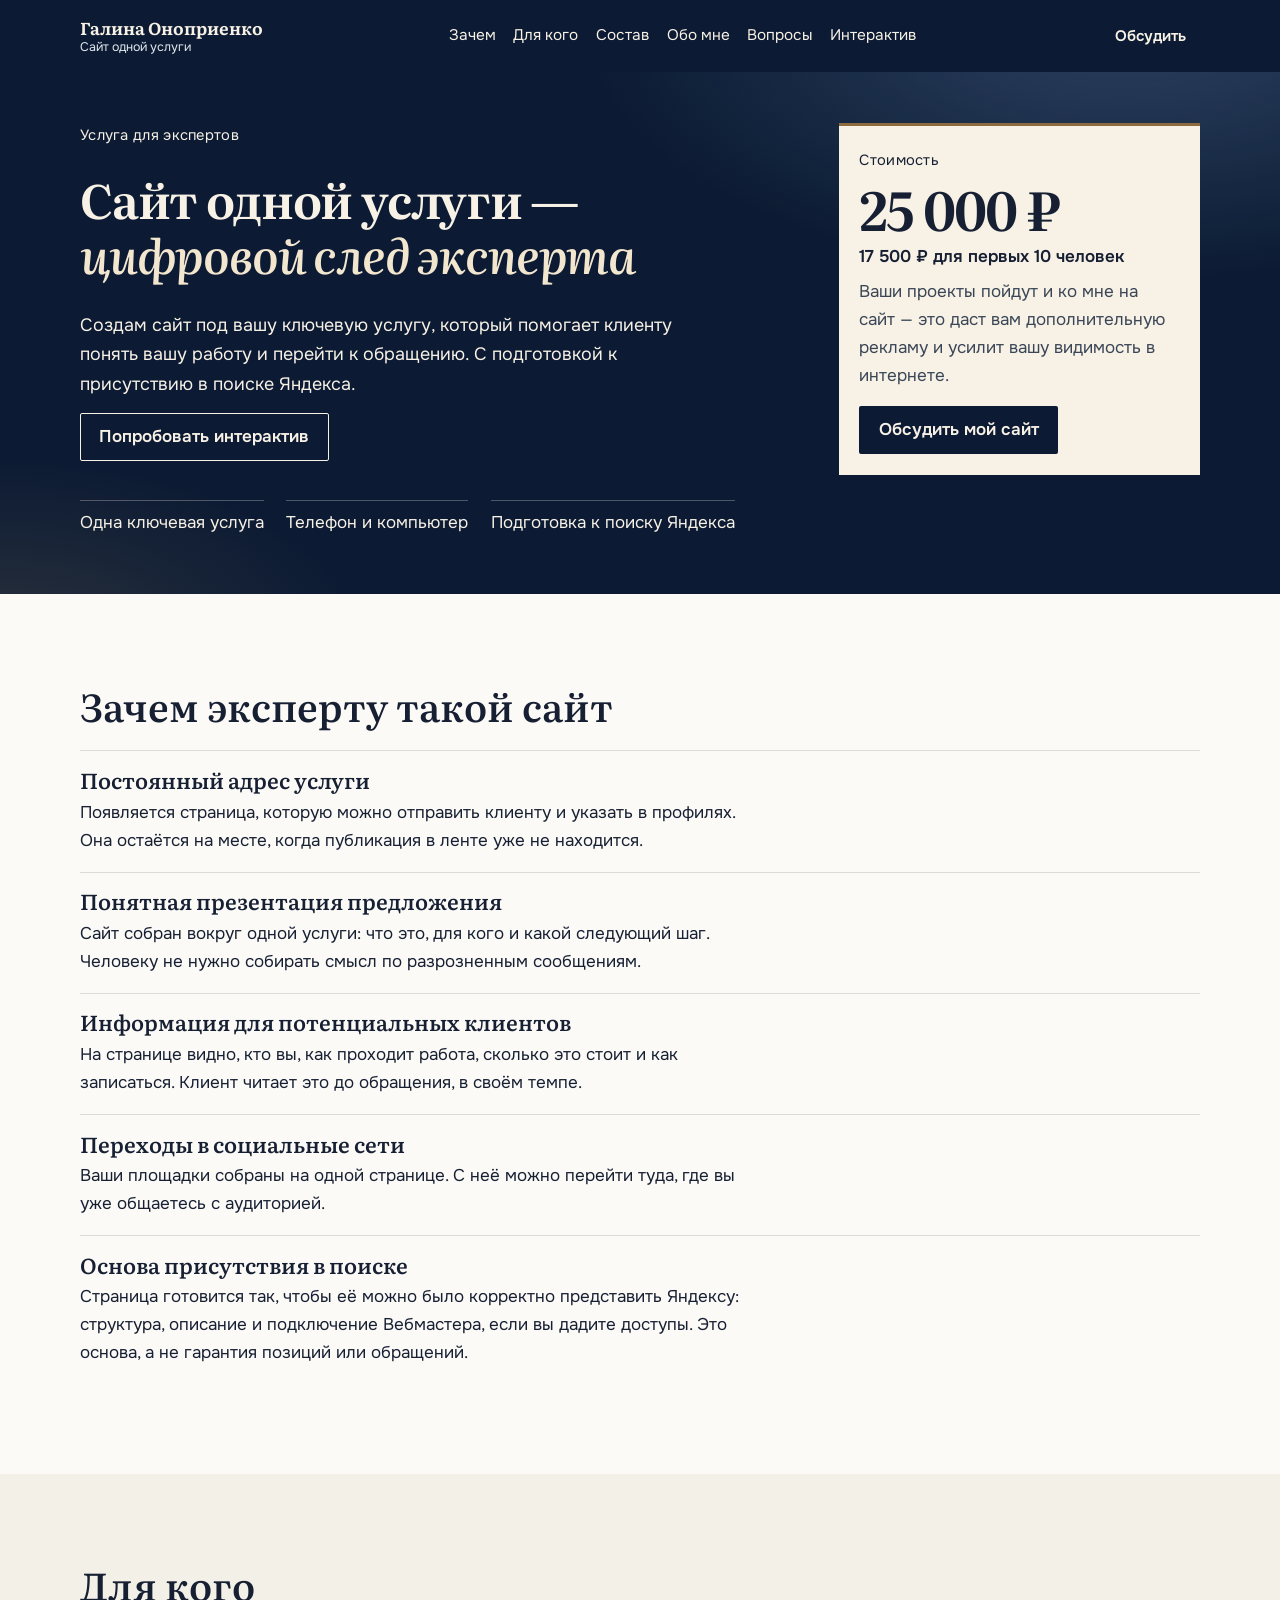
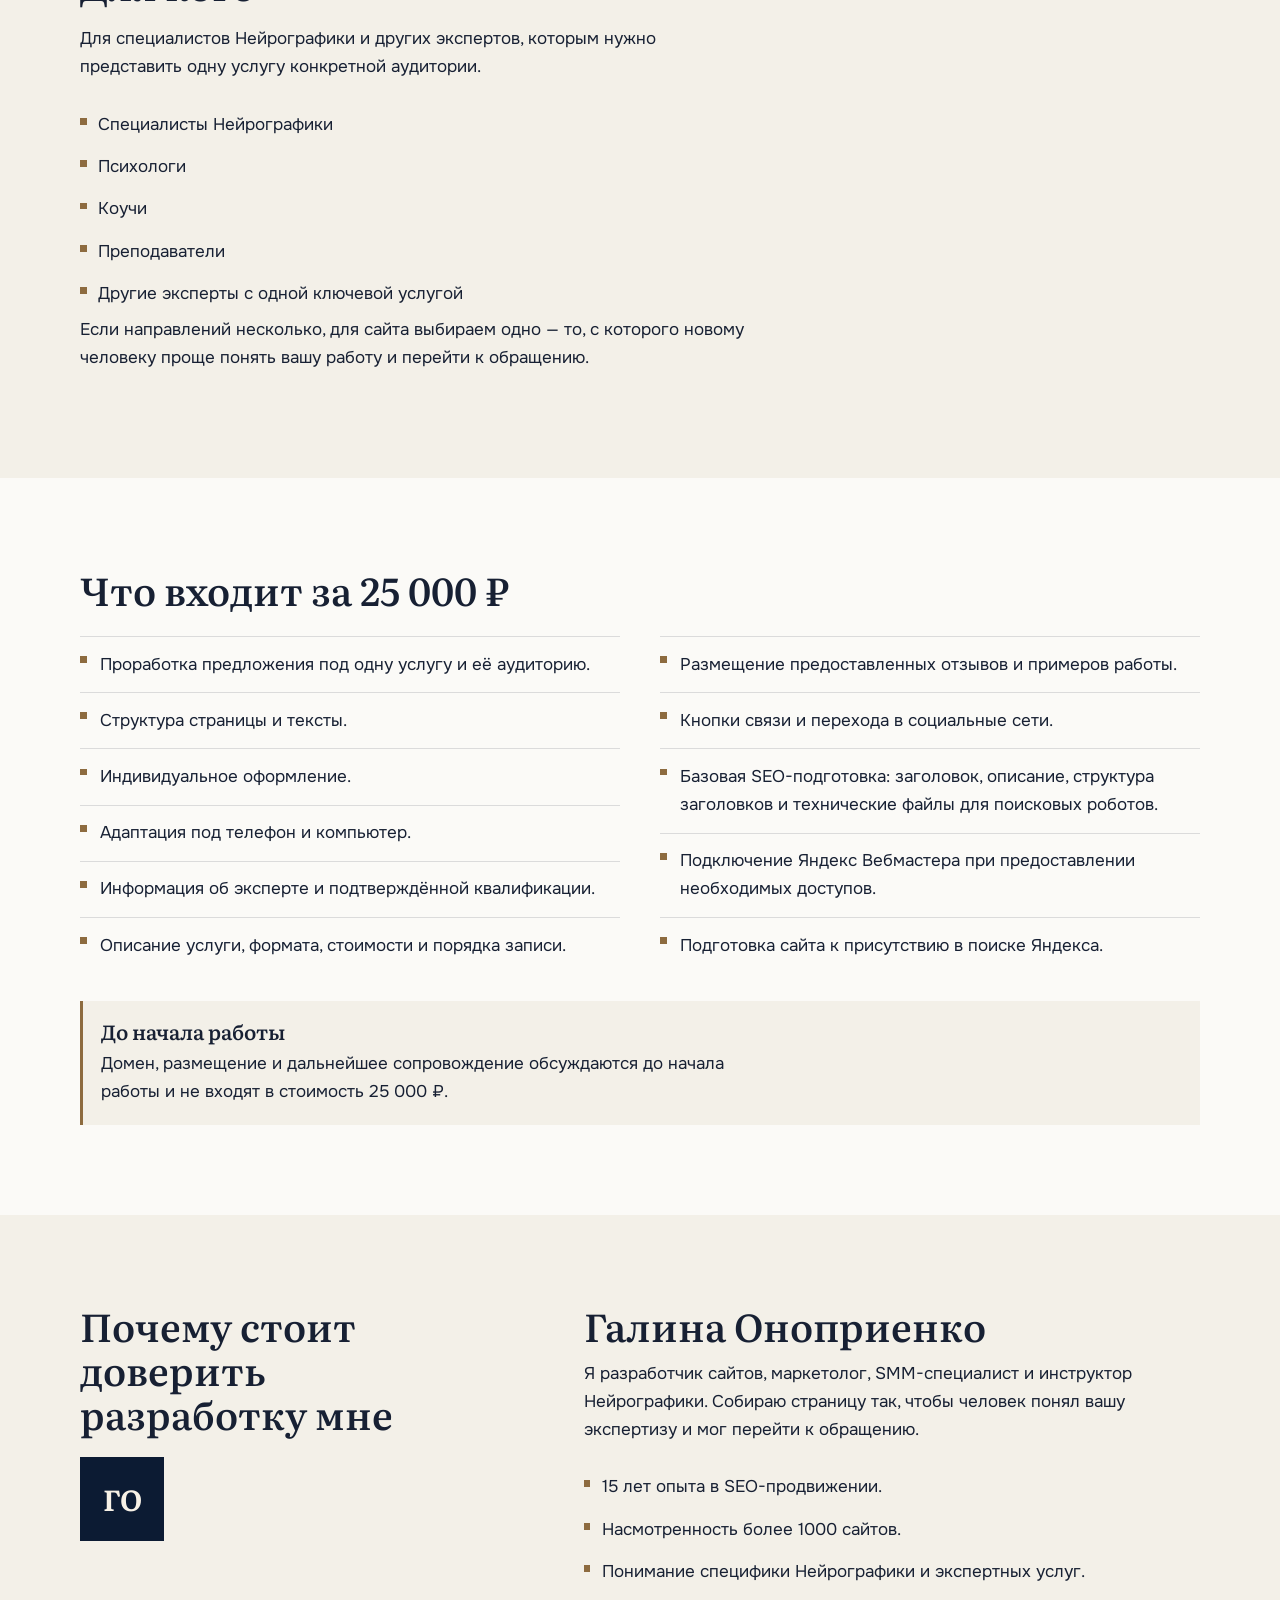
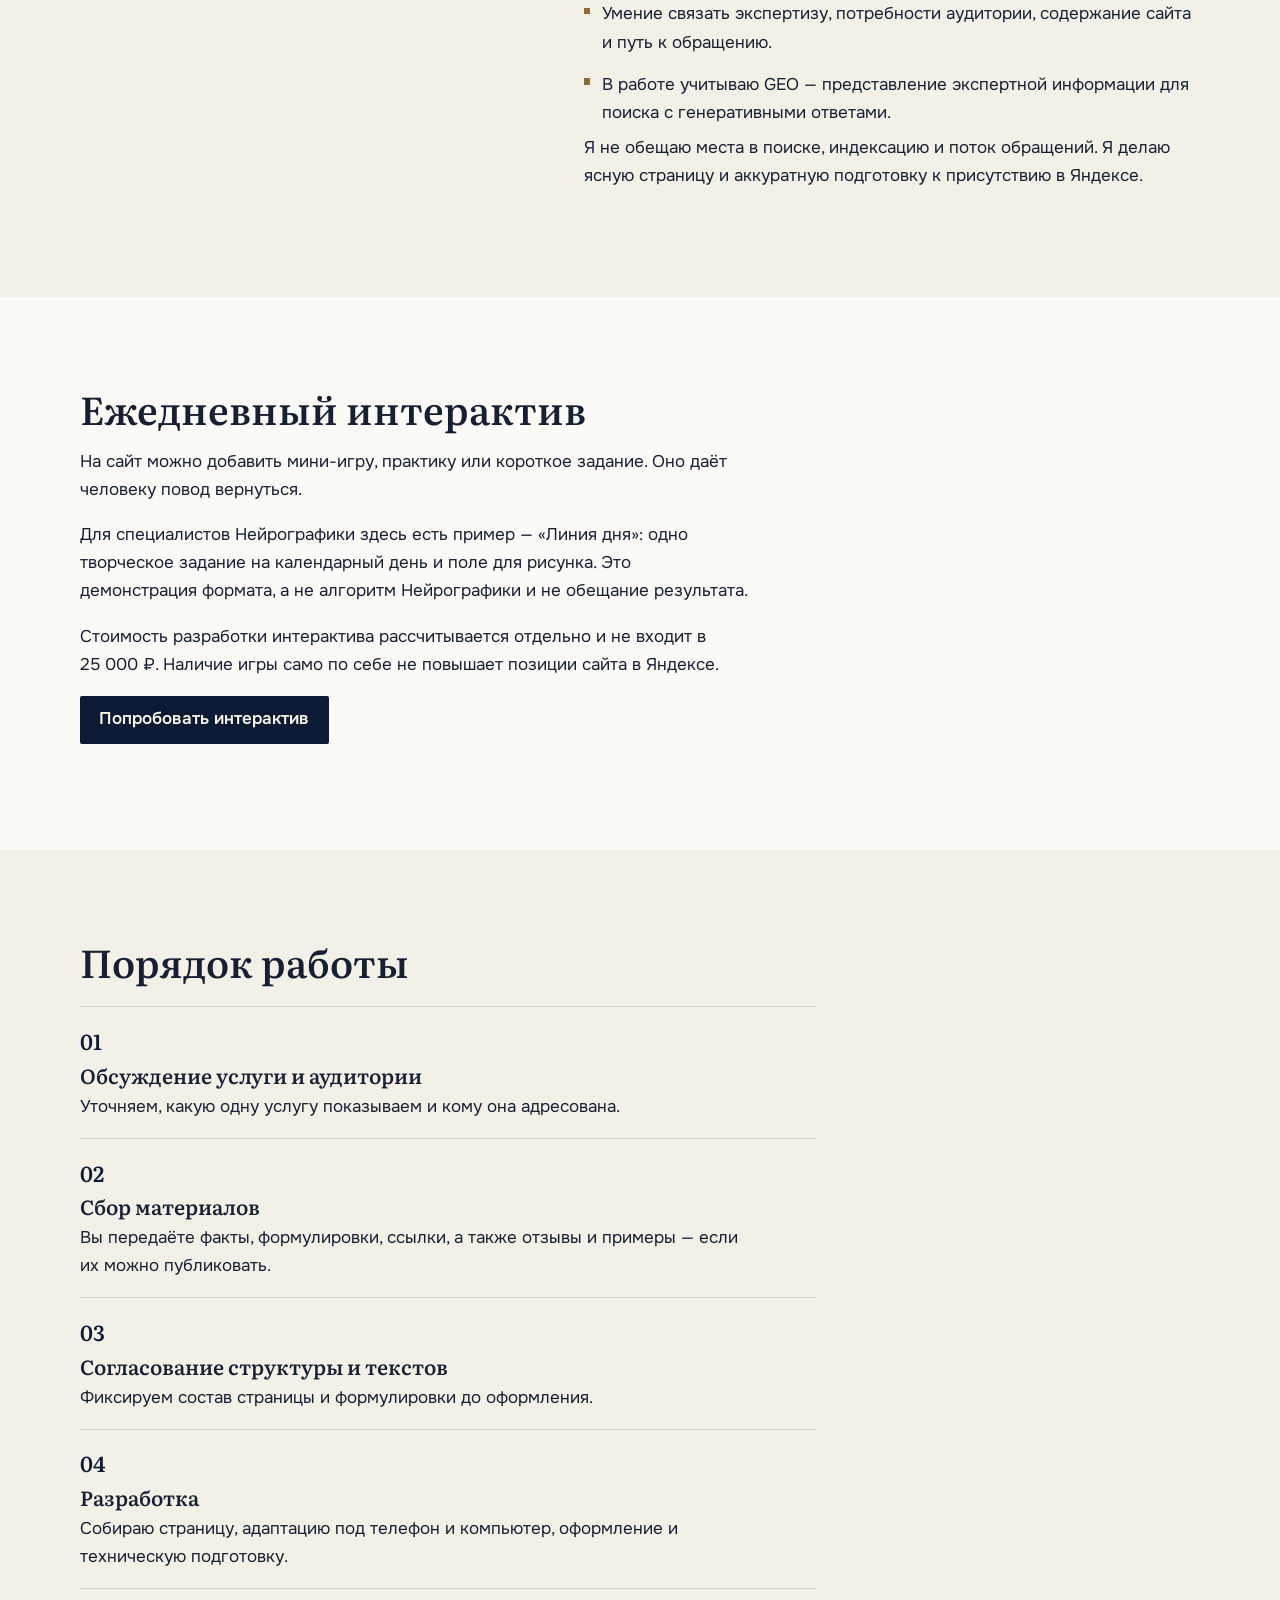
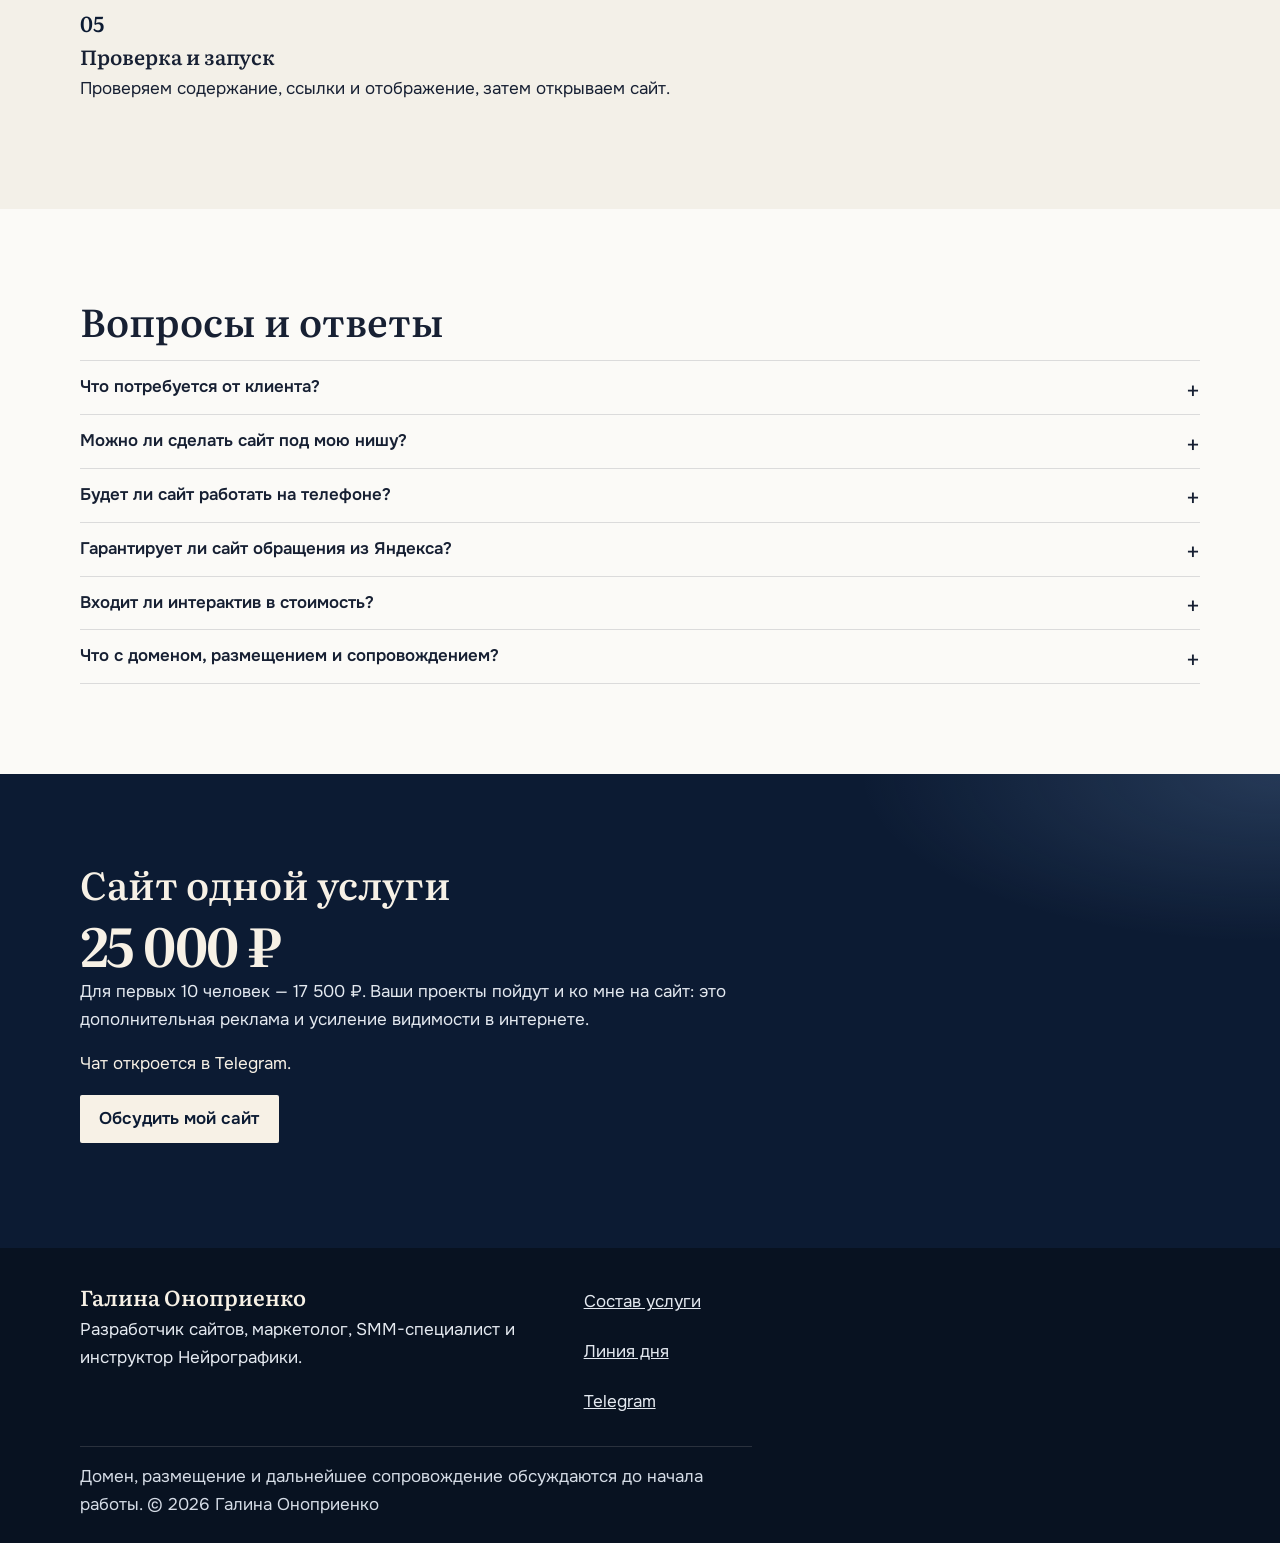
==== index.html @ d94e6b47 "Add files via upload" ====
<!DOCTYPE html>
<html lang="ru">
<head>
  <meta charset="utf-8">
  <script>document.documentElement.classList.add("js")</script>
  <meta name="viewport" content="width=device-width, initial-scale=1">
  <!-- canonical и абсолютный og:url не указаны: домен проекта пока не задан -->
  <title>Сайт одной услуги — цифровой след эксперта | Галина Оноприенко</title>
  <meta name="description" content="Создам сайт под вашу ключевую услугу: структура, тексты, оформление и подготовка к присутствию в поиске Яндекса. Стоимость — 25 000 ₽.">
  <meta name="author" content="Галина Оноприенко">
  <meta name="theme-color" content="#0c1b33">
  <meta property="og:title" content="Сайт одной услуги — цифровой след эксперта">
  <meta property="og:description" content="Сайт под одну ключевую услугу эксперта. Помогает клиенту понять работу и перейти к обращению. 25 000 ₽.">
  <meta property="og:type" content="website">
  <meta property="og:locale" content="ru_RU">
  <meta property="og:image" content="og-image.png">
  <meta property="og:image:alt" content="Сайт одной услуги — цифровой след эксперта. Галина Оноприенко.">
  <meta name="twitter:card" content="summary_large_image">
  <meta name="twitter:title" content="Сайт одной услуги — цифровой след эксперта">
  <meta name="twitter:description" content="Сайт под одну ключевую услугу эксперта с подготовкой к присутствию в поиске Яндекса. 25 000 ₽.">
  <meta name="twitter:image" content="og-image.png">
  <link rel="icon" href="favicon.svg" type="image/svg+xml">
  <link rel="icon" href="favicon-32.png" sizes="32x32" type="image/png">
  <link rel="apple-touch-icon" href="apple-touch.png">
  <link rel="preload" href="fonts/or3PQ6P12-iJxAIgLa78DkTtAoDhk0oVpaK3YLanFLHpPf2TbLi4J_XWTFCW.woff2" as="font" type="font/woff2" crossorigin>
  <link rel="preload" href="fonts/gNMKW3F-SZuj7xmb-HY6EQ.woff2" as="font" type="font/woff2" crossorigin>
  <link rel="stylesheet" href="css/styles.css">
  <script type="application/ld+json">
  {
    "@context": "https://schema.org",
    "@type": "Service",
    "name": "Сайт одной услуги — цифровой след эксперта",
    "serviceType": "Разработка сайта одной услуги",
    "inLanguage": "ru",
    "description": "Сайт под одну ключевую услугу эксперта: структура, тексты, оформление и подготовка к присутствию в поиске Яндекса.",
    "provider": {
      "@type": "Person",
      "name": "Галина Оноприенко",
      "jobTitle": "Разработчик сайтов, маркетолог, SMM-специалист, инструктор Нейрографики",
      "sameAs": "https://t.me/neiro_galina"
    },
    "availableChannel": {
      "@type": "ServiceChannel",
      "serviceUrl": "https://t.me/neiro_galina"
    },
    "offers": [
      {
        "@type": "Offer",
        "name": "Сайт одной услуги",
        "price": "25000",
        "priceCurrency": "RUB"
      },
      {
        "@type": "Offer",
        "name": "Сайт одной услуги для первых 10 экспертов",
        "description": "Проект также размещается на сайте разработчика как дополнительная реклама и видимость.",
        "price": "17500",
        "priceCurrency": "RUB"
      }
    ]
  }
  </script>
</head>
<body>
  <a class="skip-link" href="#content">К содержанию</a>
  <header class="site-header">
    <div class="wrap header-bar">
      <a class="brand" href="index.html">
        <span class="brand-name">Галина Оноприенко</span>
        <span class="brand-meta">Сайт одной услуги</span>
      </a>
      <button type="button" class="nav-toggle" aria-expanded="false" aria-controls="site-nav">Меню</button>
      <nav id="site-nav" class="site-nav" aria-label="Разделы страницы">
        <ul>
          <li><a href="#zachem">Зачем</a></li>
          <li><a href="#dlya-kogo">Для кого</a></li>
          <li><a href="#sostav">Состав</a></li>
          <li><a href="#obo-mne">Обо мне</a></li>
          <li><a href="#voprosy">Вопросы</a></li>
          <li><a href="#interaktiv">Интерактив</a></li>
          <li class="nav-cta"><a href="https://t.me/neiro_galina" target="_blank" rel="noopener noreferrer">Обсудить мой сайт<span class="visually-hidden"> (откроется в Telegram в новой вкладке)</span></a></li>
        </ul>
      </nav>
      <a class="button button-small header-cta" href="https://t.me/neiro_galina" target="_blank" rel="noopener noreferrer">Обсудить<span class="visually-hidden"> мой сайт: откроется в Telegram в новой вкладке</span></a>
    </div>
  </header>
  <script src="js/main.js"></script>

  <main id="content">
    <section class="hero" aria-labelledby="hero-title">
      <div class="wrap hero-grid">
        <p class="eyebrow">Услуга для экспертов</p>
        <h1 id="hero-title">Сайт одной услуги —<br><em>цифровой след эксперта</em></h1>
        <p class="lede">Создам сайт под вашу ключевую услугу, который помогает клиенту понять вашу работу и перейти к обращению. С подготовкой к присутствию в поиске Яндекса.</p>
        <aside class="price-card">
          <p class="price-kicker">Стоимость</p>
          <p class="price">25&nbsp;000&nbsp;₽</p>
          <p class="price-alt">17&nbsp;500&nbsp;₽ для первых 10 человек</p>
          <p class="price-note">Ваши проекты пойдут и ко мне на сайт — это даст вам дополнительную рекламу и усилит вашу видимость в интернете.</p>
          <a class="button" href="https://t.me/neiro_galina" target="_blank" rel="noopener noreferrer">Обсудить мой сайт<span class="visually-hidden"> (откроется в Telegram в новой вкладке)</span></a>
        </aside>
        <p class="hero-aside-link"><a class="button button-ghost" href="liniya-dnya.html">Попробовать интерактив</a></p>
      </div>
      <div class="wrap">
        <ul class="hero-facts">
          <li>Одна ключевая услуга</li>
          <li>Телефон и компьютер</li>
          <li>Подготовка к поиску Яндекса</li>
        </ul>
      </div>
    </section>

    <section id="zachem" class="section">
      <div class="wrap">
        <h2>Зачем эксперту такой сайт</h2>
        <ol class="reasons">
          <li>
            <h3>Постоянный адрес услуги</h3>
            <p>Появляется страница, которую можно отправить клиенту и указать в профилях. Она остаётся на месте, когда публикация в ленте уже не находится.</p>
          </li>
          <li>
            <h3>Понятная презентация предложения</h3>
            <p>Сайт собран вокруг одной услуги: что это, для кого и какой следующий шаг. Человеку не нужно собирать смысл по разрозненным сообщениям.</p>
          </li>
          <li>
            <h3>Информация для потенциальных клиентов</h3>
            <p>На странице видно, кто вы, как проходит работа, сколько это стоит и как записаться. Клиент читает это до обращения, в своём темпе.</p>
          </li>
          <li>
            <h3>Переходы в социальные сети</h3>
            <p>Ваши площадки собраны на одной странице. С неё можно перейти туда, где вы уже общаетесь с аудиторией.</p>
          </li>
          <li>
            <h3>Основа присутствия в поиске</h3>
            <p>Страница готовится так, чтобы её можно было корректно представить Яндексу: структура, описание и подключение Вебмастера, если вы дадите доступы. Это основа, а не гарантия позиций или обращений.</p>
          </li>
        </ol>
      </div>
    </section>

    <section id="dlya-kogo" class="section section-paper">
      <div class="wrap">
        <h2>Для кого</h2>
        <p>Для специалистов Нейрографики и других экспертов, которым нужно представить одну услугу конкретной аудитории.</p>
        <ul class="plain-list">
          <li>Специалисты Нейрографики</li>
          <li>Психологи</li>
          <li>Коучи</li>
          <li>Преподаватели</li>
          <li>Другие эксперты с одной ключевой услугой</li>
        </ul>
        <p>Если направлений несколько, для сайта выбираем одно — то, с которого новому человеку проще понять вашу работу и перейти к обращению.</p>
      </div>
    </section>

    <section id="sostav" class="section">
      <div class="wrap">
        <h2>Что входит за 25&nbsp;000&nbsp;₽</h2>
        <ul class="includes">
          <li>Проработка предложения под одну услугу и её аудиторию.</li>
          <li>Структура страницы и тексты.</li>
          <li>Индивидуальное оформление.</li>
          <li>Адаптация под телефон и компьютер.</li>
          <li>Информация об эксперте и подтверждённой квалификации.</li>
          <li>Описание услуги, формата, стоимости и порядка записи.</li>
          <li>Размещение предоставленных отзывов и примеров работы.</li>
          <li>Кнопки связи и перехода в социальные сети.</li>
          <li>Базовая SEO-подготовка: заголовок, описание, структура заголовков и технические файлы для поисковых роботов.</li>
          <li>Подключение Яндекс Вебмастера при предоставлении необходимых доступов.</li>
          <li>Подготовка сайта к присутствию в поиске Яндекса.</li>
        </ul>
        <aside class="callout">
          <h3>До начала работы</h3>
          <p>Домен, размещение и дальнейшее сопровождение обсуждаются до начала работы и не входят в стоимость 25&nbsp;000&nbsp;₽.</p>
        </aside>
      </div>
    </section>

    <section id="obo-mne" class="section section-paper">
      <div class="wrap about-grid">
        <div>
          <h2>Почему стоит доверить разработку мне</h2>
          <p class="monogram" aria-hidden="true">ГО</p>
        </div>
        <div>
          <h3 class="person-name">Галина Оноприенко</h3>
          <p>Я разработчик сайтов, маркетолог, SMM-специалист и инструктор Нейрографики. Собираю страницу так, чтобы человек понял вашу экспертизу и мог перейти к обращению.</p>
          <ul class="credential-list">
            <li>15 лет опыта в SEO-продвижении.</li>
            <li>Насмотренность более 1000 сайтов.</li>
            <li>Понимание специфики Нейрографики и экспертных услуг.</li>
            <li>Умение связать экспертизу, потребности аудитории, содержание сайта и путь к обращению.</li>
            <li>В работе учитываю GEO — представление экспертной информации для поиска с генеративными ответами.</li>
          </ul>
          <p>Я не обещаю места в поиске, индексацию и поток обращений. Я делаю ясную страницу и аккуратную подготовку к присутствию в Яндексе.</p>
        </div>
      </div>
    </section>

    <section id="interaktiv" class="section">
      <div class="wrap">
        <h2>Ежедневный интерактив</h2>
        <p>На сайт можно добавить мини-игру, практику или короткое задание. Оно даёт человеку повод вернуться.</p>
        <p>Для специалистов Нейрографики здесь есть пример — «Линия дня»: одно творческое задание на календарный день и поле для рисунка. Это демонстрация формата, а не алгоритм Нейрографики и не обещание результата.</p>
        <p>Стоимость разработки интерактива рассчитывается отдельно и не входит в 25&nbsp;000&nbsp;₽. Наличие игры само по себе не повышает позиции сайта в Яндексе.</p>
        <p><a class="button" href="liniya-dnya.html">Попробовать интерактив</a></p>
      </div>
    </section>

    <section id="poryadok" class="section section-paper">
      <div class="wrap">
        <h2>Порядок работы</h2>
        <ol class="process">
          <li>
            <span class="step-num">01</span>
            <h3>Обсуждение услуги и аудитории</h3>
            <p>Уточняем, какую одну услугу показываем и кому она адресована.</p>
          </li>
          <li>
            <span class="step-num">02</span>
            <h3>Сбор материалов</h3>
            <p>Вы передаёте факты, формулировки, ссылки, а также отзывы и примеры — если их можно публиковать.</p>
          </li>
          <li>
            <span class="step-num">03</span>
            <h3>Согласование структуры и текстов</h3>
            <p>Фиксируем состав страницы и формулировки до оформления.</p>
          </li>
          <li>
            <span class="step-num">04</span>
            <h3>Разработка</h3>
            <p>Собираю страницу, адаптацию под телефон и компьютер, оформление и техническую подготовку.</p>
          </li>
          <li>
            <span class="step-num">05</span>
            <h3>Проверка и запуск</h3>
            <p>Проверяем содержание, ссылки и отображение, затем открываем сайт.</p>
          </li>
        </ol>
      </div>
    </section>

    <section id="voprosy" class="section">
      <div class="wrap">
        <h2>Вопросы и ответы</h2>
        <div class="faq">
          <details>
            <summary><h3>Что потребуется от клиента?</h3></summary>
            <div class="faq-body">
              <p>Описание услуги и аудитории, сведения о вас и подтверждённой квалификации, тексты или тезисы, которыми вы уже пользуетесь, ссылки на социальные сети. Если размещаем отзывы и примеры работ — пришлите те, что можно публиковать. Для подключения Яндекс Вебмастера понадобятся соответствующие доступы.</p>
            </div>
          </details>
          <details>
            <summary><h3>Можно ли сделать сайт под мою нишу?</h3></summary>
            <div class="faq-body">
              <p>Да. Страница собирается под одну вашу услугу и её аудиторию: Нейрографику, психологическую практику, коучинг, преподавание или другую экспертную услугу, где важно понятно объяснить работу и дать способ обратиться.</p>
            </div>
          </details>
          <details>
            <summary><h3>Будет ли сайт работать на телефоне?</h3></summary>
            <div class="faq-body">
              <p>Да. В работу входит адаптация под телефон и компьютер: текст, кнопки и структура остаются удобными на узком экране.</p>
            </div>
          </details>
          <details>
            <summary><h3>Гарантирует ли сайт обращения из Яндекса?</h3></summary>
            <div class="faq-body">
              <p>Нет. Сайт готовится к присутствию в поиске: понятная структура, базовая SEO-подготовка и подключение Яндекс Вебмастера при ваших доступах. Это не гарантия индексации, позиций, количества обращений или дохода.</p>
            </div>
          </details>
          <details>
            <summary><h3>Входит ли интерактив в стоимость?</h3></summary>
            <div class="faq-body">
              <p>Нет. Мини-игра, практика или задание разрабатываются отдельно. Их стоимость не входит в 25&nbsp;000&nbsp;₽ и в цену для первых 10 человек.</p>
            </div>
          </details>
          <details>
            <summary><h3>Что с доменом, размещением и сопровождением?</h3></summary>
            <div class="faq-body">
              <p>Домен, размещение и дальнейшее сопровождение обсуждаются до начала работы и не входят в названную стоимость. До старта фиксируем, где будет открыт сайт и что происходит после запуска.</p>
            </div>
          </details>
        </div>
      </div>
    </section>

    <section id="stoimost" class="band" aria-labelledby="final-title">
      <div class="wrap">
        <h2 id="final-title">Сайт одной услуги</h2>
        <p class="price">25&nbsp;000&nbsp;₽</p>
        <p class="price-note">Для первых 10 человек — 17&nbsp;500&nbsp;₽. Ваши проекты пойдут и ко мне на сайт: это дополнительная реклама и усиление видимости в интернете.</p>
        <p>Чат откроется в Telegram.</p>
        <p><a class="button" href="https://t.me/neiro_galina" target="_blank" rel="noopener noreferrer">Обсудить мой сайт<span class="visually-hidden"> (откроется в Telegram в новой вкладке)</span></a></p>
      </div>
    </section>
  </main>

  <footer class="site-footer">
    <div class="wrap footer-grid">
      <div>
        <p class="footer-name">Галина Оноприенко</p>
        <p>Разработчик сайтов, маркетолог, SMM-специалист и инструктор Нейрографики.</p>
      </div>
      <nav class="footer-nav" aria-label="Нижняя навигация">
        <a href="#sostav">Состав услуги</a>
        <a href="liniya-dnya.html">Линия дня</a>
        <a href="https://t.me/neiro_galina" target="_blank" rel="noopener noreferrer">Telegram<span class="visually-hidden"> (откроется в новой вкладке)</span></a>
      </nav>
    </div>
    <div class="wrap">
      <p class="legal">Домен, размещение и дальнейшее сопровождение обсуждаются до начала работы. © 2026 Галина Оноприенко</p>
    </div>
  </footer>
</body>
</html>
---- css/styles.css ----
@font-face {
  font-family: "Literata";
  font-style: italic;
  font-weight: 560;
  font-display: swap;
  src: url("../fonts/or3NQ6P12-iJxAIgLYT1PLs1a-t7PU0AbeE9KPxYzNiCp1OUedn8VrLmQ0iSh8g.woff2") format("woff2");
  unicode-range: U+0460-052F, U+1C80-1C8A, U+20B4, U+2DE0-2DFF, U+A640-A69F, U+FE2E-FE2F;
}
@font-face {
  font-family: "Literata";
  font-style: italic;
  font-weight: 560;
  font-display: swap;
  src: url("../fonts/or3NQ6P12-iJxAIgLYT1PLs1a-t7PU0AbeE9KPxYzNiCp1OUedn8VrLmSkiSh8g.woff2") format("woff2");
  unicode-range: U+0301, U+0400-045F, U+0490-0491, U+04B0-04B1, U+2116;
}
@font-face {
  font-family: "Literata";
  font-style: italic;
  font-weight: 560;
  font-display: swap;
  src: url("../fonts/or3NQ6P12-iJxAIgLYT1PLs1a-t7PU0AbeE9KPxYzNiCp1OUedn8VrLmQEiSh8g.woff2") format("woff2");
  unicode-range: U+0100-02BA, U+02BD-02C5, U+02C7-02CC, U+02CE-02D7, U+02DD-02FF, U+0304, U+0308, U+0329, U+1D00-1DBF, U+1E00-1E9F, U+1EF2-1EFF, U+2020, U+20A0-20AB, U+20AD-20C4, U+2113, U+2C60-2C7F, U+A720-A7FF;
}
@font-face {
  font-family: "Literata";
  font-style: italic;
  font-weight: 560;
  font-display: swap;
  src: url("../fonts/or3NQ6P12-iJxAIgLYT1PLs1a-t7PU0AbeE9KPxYzNiCp1OUedn8VrLmTkiS.woff2") format("woff2");
  unicode-range: U+0000-00FF, U+0131, U+0152-0153, U+02BB-02BC, U+02C6, U+02DA, U+02DC, U+0304, U+0308, U+0329, U+2000-206F, U+20AC, U+2122, U+2191, U+2193, U+2212, U+2215, U+FEFF, U+FFFD;
}
@font-face {
  font-family: "Literata";
  font-style: normal;
  font-weight: 560 650;
  font-display: swap;
  src: url("../fonts/or3PQ6P12-iJxAIgLa78DkTtAoDhk0oVpaK3YLanFLHpPf2TbLi4J_zWTFCW.woff2") format("woff2");
  unicode-range: U+0460-052F, U+1C80-1C8A, U+20B4, U+2DE0-2DFF, U+A640-A69F, U+FE2E-FE2F;
}
@font-face {
  font-family: "Literata";
  font-style: normal;
  font-weight: 560 650;
  font-display: swap;
  src: url("../fonts/or3PQ6P12-iJxAIgLa78DkTtAoDhk0oVpaK3YLanFLHpPf2TbLi4J_XWTFCW.woff2") format("woff2");
  unicode-range: U+0301, U+0400-045F, U+0490-0491, U+04B0-04B1, U+2116;
}
@font-face {
  font-family: "Literata";
  font-style: normal;
  font-weight: 560 650;
  font-display: swap;
  src: url("../fonts/or3PQ6P12-iJxAIgLa78DkTtAoDhk0oVpaK3YLanFLHpPf2TbLi4J__WTFCW.woff2") format("woff2");
  unicode-range: U+0100-02BA, U+02BD-02C5, U+02C7-02CC, U+02CE-02D7, U+02DD-02FF, U+0304, U+0308, U+0329, U+1D00-1DBF, U+1E00-1E9F, U+1EF2-1EFF, U+2020, U+20A0-20AB, U+20AD-20C4, U+2113, U+2C60-2C7F, U+A720-A7FF;
}
@font-face {
  font-family: "Literata";
  font-style: normal;
  font-weight: 560 650;
  font-display: swap;
  src: url("../fonts/or3PQ6P12-iJxAIgLa78DkTtAoDhk0oVpaK3YLanFLHpPf2TbLi4J_HWTA.woff2") format("woff2");
  unicode-range: U+0000-00FF, U+0131, U+0152-0153, U+02BB-02BC, U+02C6, U+02DA, U+02DC, U+0304, U+0308, U+0329, U+2000-206F, U+20AC, U+2122, U+2191, U+2193, U+2212, U+2215, U+FEFF, U+FFFD;
}
@font-face {
  font-family: "Onest";
  font-style: normal;
  font-weight: 400 600;
  font-display: swap;
  src: url("../fonts/gNMKW3F-SZuj7xmS-HY6EQ.woff2") format("woff2");
  unicode-range: U+0460-052F, U+1C80-1C8A, U+20B4, U+2DE0-2DFF, U+A640-A69F, U+FE2E-FE2F;
}
@font-face {
  font-family: "Onest";
  font-style: normal;
  font-weight: 400 600;
  font-display: swap;
  src: url("../fonts/gNMKW3F-SZuj7xmb-HY6EQ.woff2") format("woff2");
  unicode-range: U+0301, U+0400-045F, U+0490-0491, U+04B0-04B1, U+2116;
}
@font-face {
  font-family: "Onest";
  font-style: normal;
  font-weight: 400 600;
  font-display: swap;
  src: url("../fonts/gNMKW3F-SZuj7xmR-HY6EQ.woff2") format("woff2");
  unicode-range: U+0100-02BA, U+02BD-02C5, U+02C7-02CC, U+02CE-02D7, U+02DD-02FF, U+0304, U+0308, U+0329, U+1D00-1DBF, U+1E00-1E9F, U+1EF2-1EFF, U+2020, U+20A0-20AB, U+20AD-20C4, U+2113, U+2C60-2C7F, U+A720-A7FF;
}
@font-face {
  font-family: "Onest";
  font-style: normal;
  font-weight: 400 600;
  font-display: swap;
  src: url("../fonts/gNMKW3F-SZuj7xmf-HY.woff2") format("woff2");
  unicode-range: U+0000-00FF, U+0131, U+0152-0153, U+02BB-02BC, U+02C6, U+02DA, U+02DC, U+0304, U+0308, U+0329, U+2000-206F, U+20AC, U+2122, U+2191, U+2193, U+2212, U+2215, U+FEFF, U+FFFD;
}

:root {
  --navy: #0c1b33;
  --navy-2: #17345c;
  --ink: #172033;
  --muted: #3a4656;
  --paper: #f3f0e8;
  --paper-2: #e7e2d8;
  --white: #fbfaf7;
  --cream: #f7f1e6;
  --line: rgba(23, 32, 51, 0.14);
  --brass: #8d6b3f;
  --focus: #e6c98a;
  --header: 4.5rem;
  color-scheme: light;
}

*,
*::before,
*::after { box-sizing: border-box; }

html { scroll-behavior: smooth; }

body {
  margin: 0;
  font-family: Onest, "Segoe UI", sans-serif;
  font-size: 1.0625rem;
  font-weight: 400;
  line-height: 1.65;
  color: var(--ink);
  background: var(--white);
  font-synthesis: none;
}

img, svg { max-width: 100%; }

h1, h2, h3, .price, .brand-name, .monogram, .task-text {
  font-family: Literata, Georgia, "Times New Roman", serif;
  font-weight: 560;
  line-height: 1.15;
  text-wrap: balance;
}

h1, h2, h3, p { margin-top: 0; }

h2 {
  margin-bottom: 0.8rem;
  font-size: clamp(1.85rem, 3vw, 2.55rem);
  max-width: 16em;
}

h3 { margin-bottom: 0.35rem; font-size: 1.28rem; }

p { max-width: 42rem; }

a { color: inherit; }

:focus-visible {
  outline: 3px solid var(--focus);
  outline-offset: 3px;
}

.section :focus-visible,
.price-card :focus-visible,
dialog :focus-visible,
.soft-cta :focus-visible {
  outline-color: var(--navy);
  box-shadow: 0 0 0 6px #f3e2bc;
}

::selection { background: var(--navy); color: var(--cream); }

.skip-link {
  position: absolute;
  left: 1rem;
  top: -4rem;
  z-index: 50;
  background: var(--white);
  color: var(--navy);
  padding: 0.6rem 0.9rem;
}

.skip-link:focus { top: 0.7rem; }

.visually-hidden {
  position: absolute;
  width: 1px;
  height: 1px;
  padding: 0;
  margin: -1px;
  overflow: hidden;
  clip: rect(0, 0, 0, 0);
  white-space: nowrap;
  border: 0;
}

[hidden] { display: none !important; }

.wrap {
  width: min(70rem, calc(100% - 2rem));
  margin-inline: auto;
}

.site-header {
  position: sticky;
  top: 0;
  z-index: 30;
  background: var(--navy);
  color: var(--cream);
}

.header-bar {
  display: flex;
  align-items: center;
  justify-content: space-between;
  gap: 1rem;
  min-height: var(--header);
  position: relative;
}

.brand {
  display: flex;
  flex-direction: column;
  text-decoration: none;
  line-height: 1.15;
  color: inherit;
}

.brand-name { font-size: 1.08rem; font-weight: 650; }
.brand-meta { margin-top: 0.15rem; font-size: 0.78rem; color: #e4e9f0; }

.nav-toggle {
  display: none;
  min-height: 44px;
  padding: 0.4rem 0.85rem;
  border: 1px solid rgba(247, 241, 230, 0.45);
  background: transparent;
  color: inherit;
  font: inherit;
  font-weight: 600;
}

.site-nav ul {
  display: flex;
  flex-wrap: wrap;
  gap: 0.35rem 1.1rem;
  align-items: center;
  margin: 0;
  padding: 0;
  list-style: none;
}

.site-nav a {
  display: inline-flex;
  align-items: center;
  min-height: 44px;
  text-decoration: none;
  font-size: 0.96rem;
}

.site-nav a:hover,
.site-nav a[aria-current="page"] {
  text-decoration: underline;
  text-underline-offset: 0.28em;
}

.header-cta {
  flex: 0 0 auto;
  background: var(--cream);
  color: var(--navy);
}

.header-cta:hover { background: #fff; }

.button {
  display: inline-flex;
  align-items: center;
  justify-content: center;
  min-height: 48px;
  padding: 0.7rem 1.15rem;
  border: 1px solid transparent;
  border-radius: 2px;
  background: var(--navy);
  color: var(--cream);
  font: inherit;
  font-weight: 600;
  line-height: 1.2;
  text-align: center;
  text-decoration: none;
  cursor: pointer;
}

.button:hover { background: var(--navy-2); }

.button-ghost {
  background: transparent;
  color: inherit;
  border-color: currentColor;
}

.button-ghost:hover { background: rgba(247, 241, 230, 0.08); }

.section .button-ghost:hover,
.soft-cta .button-ghost:hover,
dialog .button-ghost:hover { background: rgba(12, 27, 51, 0.05); }

.button-small { min-height: 44px; padding: 0.45rem 0.8rem; font-size: 0.95rem; }

button:disabled,
.button:disabled {
  opacity: 0.45;
  cursor: not-allowed;
}

.hero {
  position: relative;
  color: var(--cream);
  background:
    radial-gradient(880px 420px at 88% -10%, rgba(126, 164, 214, 0.28), transparent 62%),
    radial-gradient(620px 320px at 0% 110%, rgba(198, 163, 106, 0.16), transparent 58%),
    var(--navy);
  padding: 1.75rem 0 2.5rem;
}

.hero-grid { display: grid; gap: 1.15rem; }

.eyebrow, .task-kicker, .price-kicker {
  margin: 0 0 0.7rem;
  font-size: 0.92rem;
  letter-spacing: 0.02em;
}

.hero h1 {
  margin: 0 0 1rem;
  font-size: clamp(2rem, 3.7vw, 3.6rem);
  font-weight: 650;
  letter-spacing: -0.025em;
}

.hero h1 em {
  font-style: italic;
  font-weight: 560;
  color: #f3e6cf;
}

.lede { margin: 0; font-size: 1.12rem; max-width: 38rem; }

.price-card {
  background: var(--cream);
  color: var(--ink);
  padding: 1.35rem 1.3rem 1.3rem;
  border-top: 3px solid var(--brass);
}

.price {
  margin: 0.15rem 0 0.55rem;
  font-size: clamp(2.4rem, 5vw, 3.35rem);
  font-weight: 650;
  letter-spacing: -0.03em;
  line-height: 0.95;
}

.price-alt { margin: 0 0 0.45rem; font-weight: 600; }
.price-note { margin: 0 0 1rem; color: var(--muted); }

.hero-facts {
  display: flex;
  flex-wrap: wrap;
  gap: 0.6rem 1.4rem;
  margin: 1.4rem 0 0;
  padding: 0;
  list-style: none;
}

.hero-facts li {
  padding-top: 0.45rem;
  border-top: 1px solid rgba(247, 241, 230, 0.28);
  min-width: 9rem;
}

.section { padding: clamp(3.5rem, 7vw, 6rem) 0; }
.section-paper { background: var(--paper); }
.section h2 { margin-bottom: 1.1rem; }

.reasons, .plain-list, .includes, .credential-list, .process {
  margin: 1.4rem 0 0;
  padding: 0;
  list-style: none;
}

.reasons li, .process li {
  padding: 1.05rem 0;
  border-top: 1px solid var(--line);
}

.reasons h3 { font-size: 1.35rem; }
.reasons p, .process p { margin-bottom: 0; }

.plain-list li, .credential-list li {
  position: relative;
  padding: 0.45rem 0 0.45rem 1.15rem;
}

.plain-list li::before, .credential-list li::before {
  content: "";
  position: absolute;
  left: 0;
  top: 0.9rem;
  width: 0.42rem;
  height: 0.42rem;
  background: var(--brass);
}

.includes { margin-top: 1.5rem; }

.includes li {
  break-inside: avoid;
  position: relative;
  padding: 0.85rem 0 0.85rem 1.25rem;
  border-top: 1px solid var(--line);
}

.includes li::before {
  content: "";
  position: absolute;
  left: 0;
  top: 1.2rem;
  width: 0.42rem;
  height: 0.42rem;
  background: var(--brass);
}

.callout {
  margin-top: 1.75rem;
  padding: 1.15rem 1.2rem 1.2rem 1.1rem;
  background: var(--paper);
  border-left: 3px solid var(--brass);
}

.section-paper .callout { background: var(--white); }
.callout h3 { margin-bottom: 0.4rem; }
.callout p { margin-bottom: 0; }

.about-grid { display: grid; gap: 1.5rem; }

.monogram {
  display: grid;
  place-items: center;
  width: 5.25rem;
  height: 5.25rem;
  margin: 1.25rem 0 0;
  background: var(--navy);
  color: var(--cream);
  font-size: 1.8rem;
  font-weight: 650;
}

.person-name {
  margin-bottom: 0.7rem;
  font-size: clamp(1.8rem, 3vw, 2.4rem);
}

.process { max-width: 46rem; }

.step-num {
  display: block;
  margin-bottom: 0.25rem;
  color: var(--navy);
  font-family: Literata, Georgia, serif;
  font-size: 1.35rem;
}

.task-index {
  margin: 0.4rem 0 0;
  padding-left: 1.35rem;
}

.task-index li { margin: 0.7rem 0; }

.faq { margin-top: 0.5rem; border-top: 1px solid var(--line); }

.faq details { border-bottom: 1px solid var(--line); }

.faq summary {
  display: flex;
  align-items: center;
  justify-content: space-between;
  gap: 1rem;
  min-height: 52px;
  padding: 0.9rem 0;
  cursor: pointer;
  list-style: none;
}

.faq summary::-webkit-details-marker { display: none; }

.faq summary h3 {
  margin: 0;
  font-family: Onest, "Segoe UI", sans-serif;
  font-size: 1.05rem;
  font-weight: 600;
  line-height: 1.35;
}

.faq summary::after {
  content: "+";
  flex: 0 0 auto;
  font-family: Literata, Georgia, serif;
  font-size: 1.5rem;
  line-height: 1;
}

.faq details[open] summary::after { content: "–"; }

.faq-body { padding: 0 0 1.1rem; }
.faq-body p { margin-bottom: 0; }

.band {
  background:
    radial-gradient(700px 280px at 100% 0%, rgba(126, 164, 214, 0.22), transparent 60%),
    var(--navy);
  color: var(--cream);
  padding: clamp(3.5rem, 7vw, 5.5rem) 0;
}

.band .price { color: var(--cream); }
.band .button { background: var(--cream); color: var(--navy); }
.band .button:hover { background: #fff; }
.band .price-note { color: #e4e9f0; }

.site-footer {
  background: #081221;
  color: #e4e9f0;
  padding: 2rem 0 1.5rem;
}

.footer-grid {
  display: grid;
  gap: 1.25rem;
}

.footer-name {
  margin: 0 0 0.35rem;
  font-family: Literata, Georgia, serif;
  font-size: 1.35rem;
  color: var(--cream);
}

.site-footer p { margin-bottom: 0; }

.footer-nav {
  display: flex;
  flex-direction: column;
  align-items: flex-start;
  gap: 0.35rem;
}

.footer-nav a { min-height: 44px; display: inline-flex; align-items: center; }

.legal {
  margin-top: 1.4rem;
  padding-top: 1rem;
  border-top: 1px solid rgba(247, 241, 230, 0.14);
  color: #d5dce6;
}

.page-intro {
  background:
    radial-gradient(680px 280px at 100% 0%, rgba(126, 164, 214, 0.24), transparent 60%),
    var(--navy);
  color: var(--cream);
  padding: 2rem 0 2.4rem;
}

.page-intro h1 {
  margin: 0.4rem 0 0.8rem;
  font-size: clamp(2.3rem, 6vw, 4rem);
  font-weight: 650;
}

.back-link { margin: 0 0 0.4rem; }
.back-link a { color: inherit; }

.task-card, .panel {
  background: var(--white);
  border: 1px solid var(--line);
  padding: 1.15rem 1.15rem 1.2rem;
}

.task-text {
  margin: 0;
  font-size: clamp(1.35rem, 2.4vw, 1.75rem);
  line-height: 1.35;
  max-width: 36rem;
}

.stack { display: grid; gap: 1rem; }
.section .stack > * { margin-top: 0; }

.tools {
  display: flex;
  flex-wrap: wrap;
  gap: 0.75rem 1.1rem;
  align-items: center;
}

.swatches { display: flex; flex-wrap: wrap; gap: 0.45rem; }

.swatch {
  width: 44px;
  height: 44px;
  padding: 0;
  border: 1px solid rgba(23, 32, 51, 0.28);
  border-radius: 2px;
  background: var(--swatch, var(--navy));
  cursor: pointer;
}

.swatch[aria-pressed="true"] {
  box-shadow: 0 0 0 2px var(--white), 0 0 0 4px var(--navy);
}

.width-control {
  display: flex;
  flex-direction: column;
  gap: 0.15rem;
  min-width: min(100%, 14rem);
}

.width-control input {
  width: 100%;
  height: 44px;
  accent-color: var(--navy);
  margin: 0;
}

.tool-actions { display: flex; flex-wrap: wrap; gap: 0.5rem; }

.canvas-frame {
  width: 100%;
  height: min(58vw, 520px);
  min-height: 240px;
  background: var(--white);
  border: 1px solid var(--line);
  touch-action: none;
}

.canvas-frame canvas {
  display: block;
  width: 100%;
  height: 100%;
  touch-action: none;
  user-select: none;
  -webkit-user-select: none;
}

.practice-row {
  display: flex;
  flex-wrap: wrap;
  gap: 0.75rem 1rem;
  align-items: center;
}

.counter {
  margin: 0;
  font-family: Literata, Georgia, serif;
  font-size: 1.45rem;
}

.status-line { min-height: 1.5em; margin: 0; }

.note { color: var(--muted); margin-bottom: 0; }
.warning {
  margin: 0;
  padding: 0.85rem 1rem;
  background: #f8ecec;
  color: #5c2430;
  border-left: 3px solid #8a3d4b;
}

.calendar-bar { display: flex; flex-wrap: wrap; gap: 0.5rem; }

.calendar {
  width: 100%;
  max-width: 32rem;
  border-collapse: collapse;
}

.calendar caption {
  margin-bottom: 0.6rem;
  text-align: left;
  font-family: Literata, Georgia, serif;
  font-size: 1.45rem;
  font-weight: 560;
}

.calendar th, .calendar td {
  width: 14.28%;
  height: 2.75rem;
  text-align: center;
  font-weight: 500;
}

.calendar th { font-size: 0.82rem; color: var(--muted); font-weight: 600; }

.calendar .is-today { outline: 2px solid var(--brass); outline-offset: -2px; }

.calendar .is-done {
  background: var(--navy);
  color: var(--cream);
  font-weight: 600;
}

.soft-cta {
  padding-top: 0.4rem;
  max-width: 40rem;
}

.soft-cta h2 { font-size: clamp(1.5rem, 2.5vw, 2rem); }

dialog {
  width: min(32rem, calc(100% - 2rem));
  padding: 1.3rem 1.3rem 1.2rem;
  border: 1px solid transparent;
  background: var(--white);
  color: var(--ink);
}

dialog::backdrop { background: rgba(8, 18, 33, 0.64); }
dialog h2 { margin-bottom: 0.55rem; font-size: 1.7rem; }
dialog p { margin-bottom: 0; }

.dialog-actions {
  display: flex;
  flex-wrap: wrap;
  justify-content: flex-end;
  gap: 0.55rem;
  margin-top: 1.2rem;
}

@media (min-width: 800px) {
  .includes { columns: 2; column-gap: 2.5rem; }
  .about-grid, .footer-grid { grid-template-columns: 0.85fr 1.15fr; gap: 3rem; align-items: start; }
}

@media (min-width: 981px) {
  .wrap { width: min(70rem, calc(100% - 3rem)); }
  .hero { padding: 3.2rem 0 3.6rem; }
  .hero-grid {
    grid-template-columns: minmax(0, 1.4fr) minmax(16rem, 0.72fr);
    grid-template-areas:
      "eyebrow card"
      "title card"
      "lead card"
      "link card";
    column-gap: 3.5rem;
    row-gap: 0.85rem;
    align-items: start;
  }
  .nav-cta { display: none; }
  .hero .eyebrow { grid-area: eyebrow; }
  .hero h1 { grid-area: title; }
  .lede { grid-area: lead; }
  .hero-aside-link { grid-area: link; align-self: start; }
  .price-card { grid-area: card; align-self: start; }
}

@media (max-width: 980px) {
  .header-bar { flex-wrap: wrap; padding-bottom: 0.4rem; }
  .site-nav { flex: 1 0 100%; }
  .site-nav ul { flex-direction: column; align-items: flex-start; gap: 0; }
  .header-cta { display: none; }
  .js .header-bar { flex-wrap: nowrap; padding-bottom: 0; }
  .js .nav-toggle { display: inline-flex; }
  .js .site-nav {
    display: none;
    position: absolute;
    left: 0;
    right: 0;
    top: 100%;
    flex: none;
    background: var(--navy);
    border-top: 1px solid rgba(247, 241, 230, 0.16);
    padding: 0.25rem 0 0.8rem;
  }
  .js .site-nav.is-open { display: block; }
}

@media (max-width: 640px) {
  .hero { padding: 1rem 0 1.25rem; }
  .hero-grid { gap: 0.8rem; }
  .hero h1 { margin-bottom: 0.35rem; }
  .price { font-size: 2.35rem; }
  .price-card { padding: 1rem 1rem 1rem; }
  .price-note { margin-bottom: 0.75rem; }
  .hero-aside-link .button,
  .price-card .button,
  .band .button,
  .soft-cta .button { width: 100%; }
  .brand-meta { display: none; }
}

@media (forced-colors: active) {
  :focus-visible { outline: 3px solid CanvasText; box-shadow: none; }
  .button, .swatch, dialog { border: 1px solid ButtonText; }
  .calendar .is-done { forced-color-adjust: none; }
}

@media (prefers-reduced-motion: reduce) {
  html { scroll-behavior: auto; }
  *, *::before, *::after {
    animation: none !important;
    transition: none !important;
  }
}

@media (pointer: fine) {
  .canvas-frame canvas { cursor: crosshair; }
}
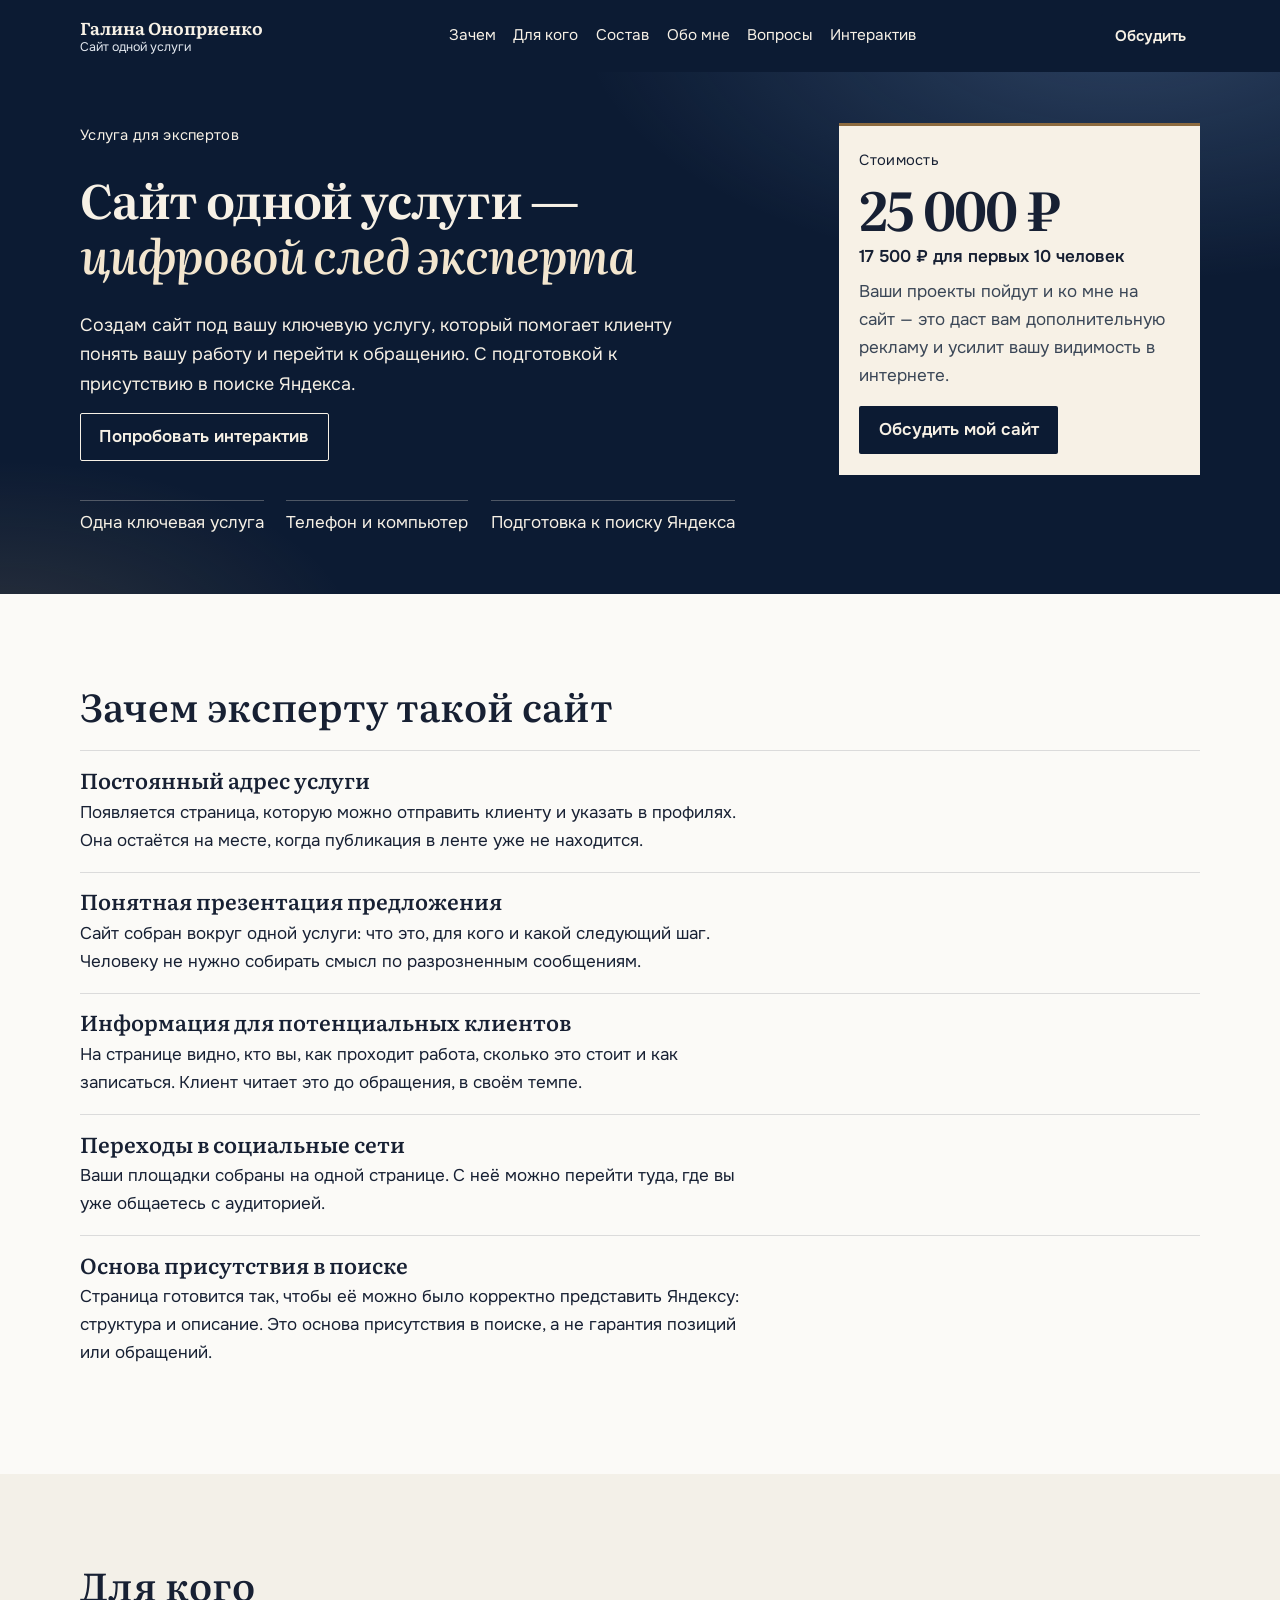
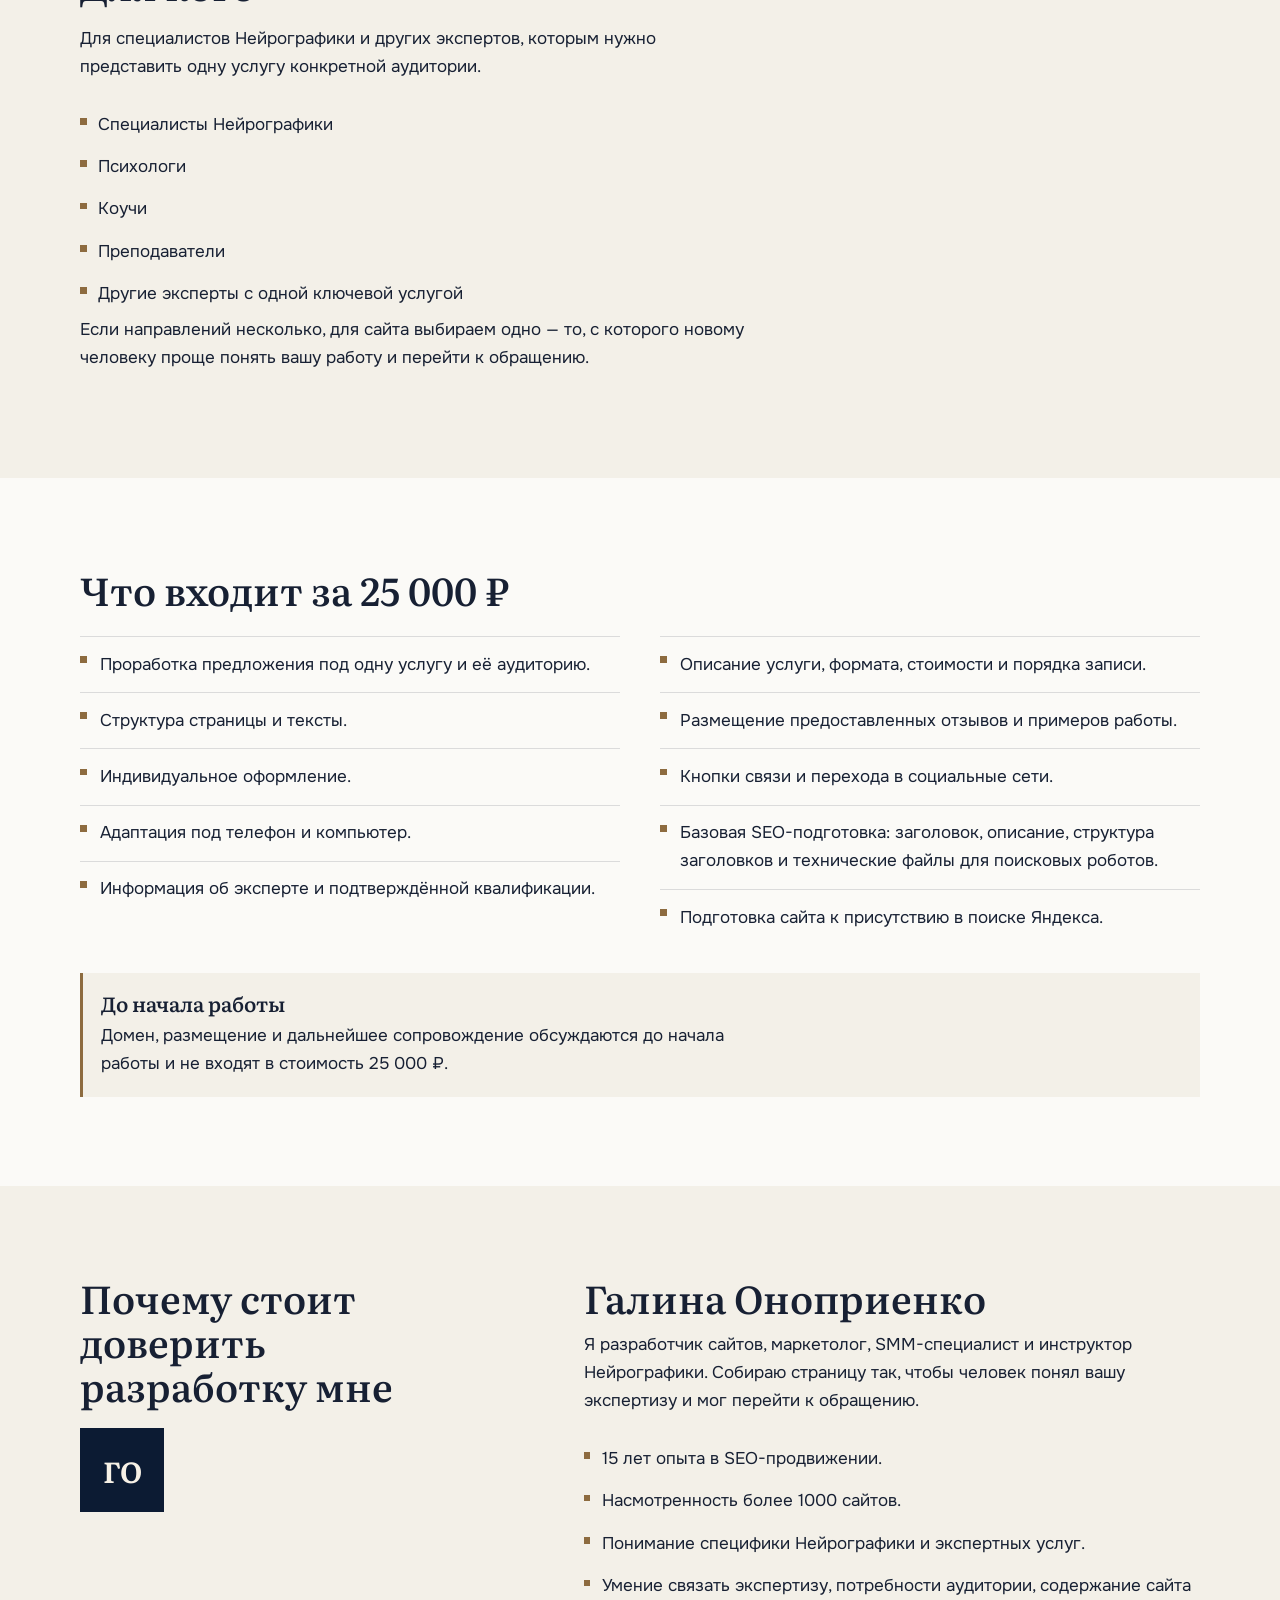
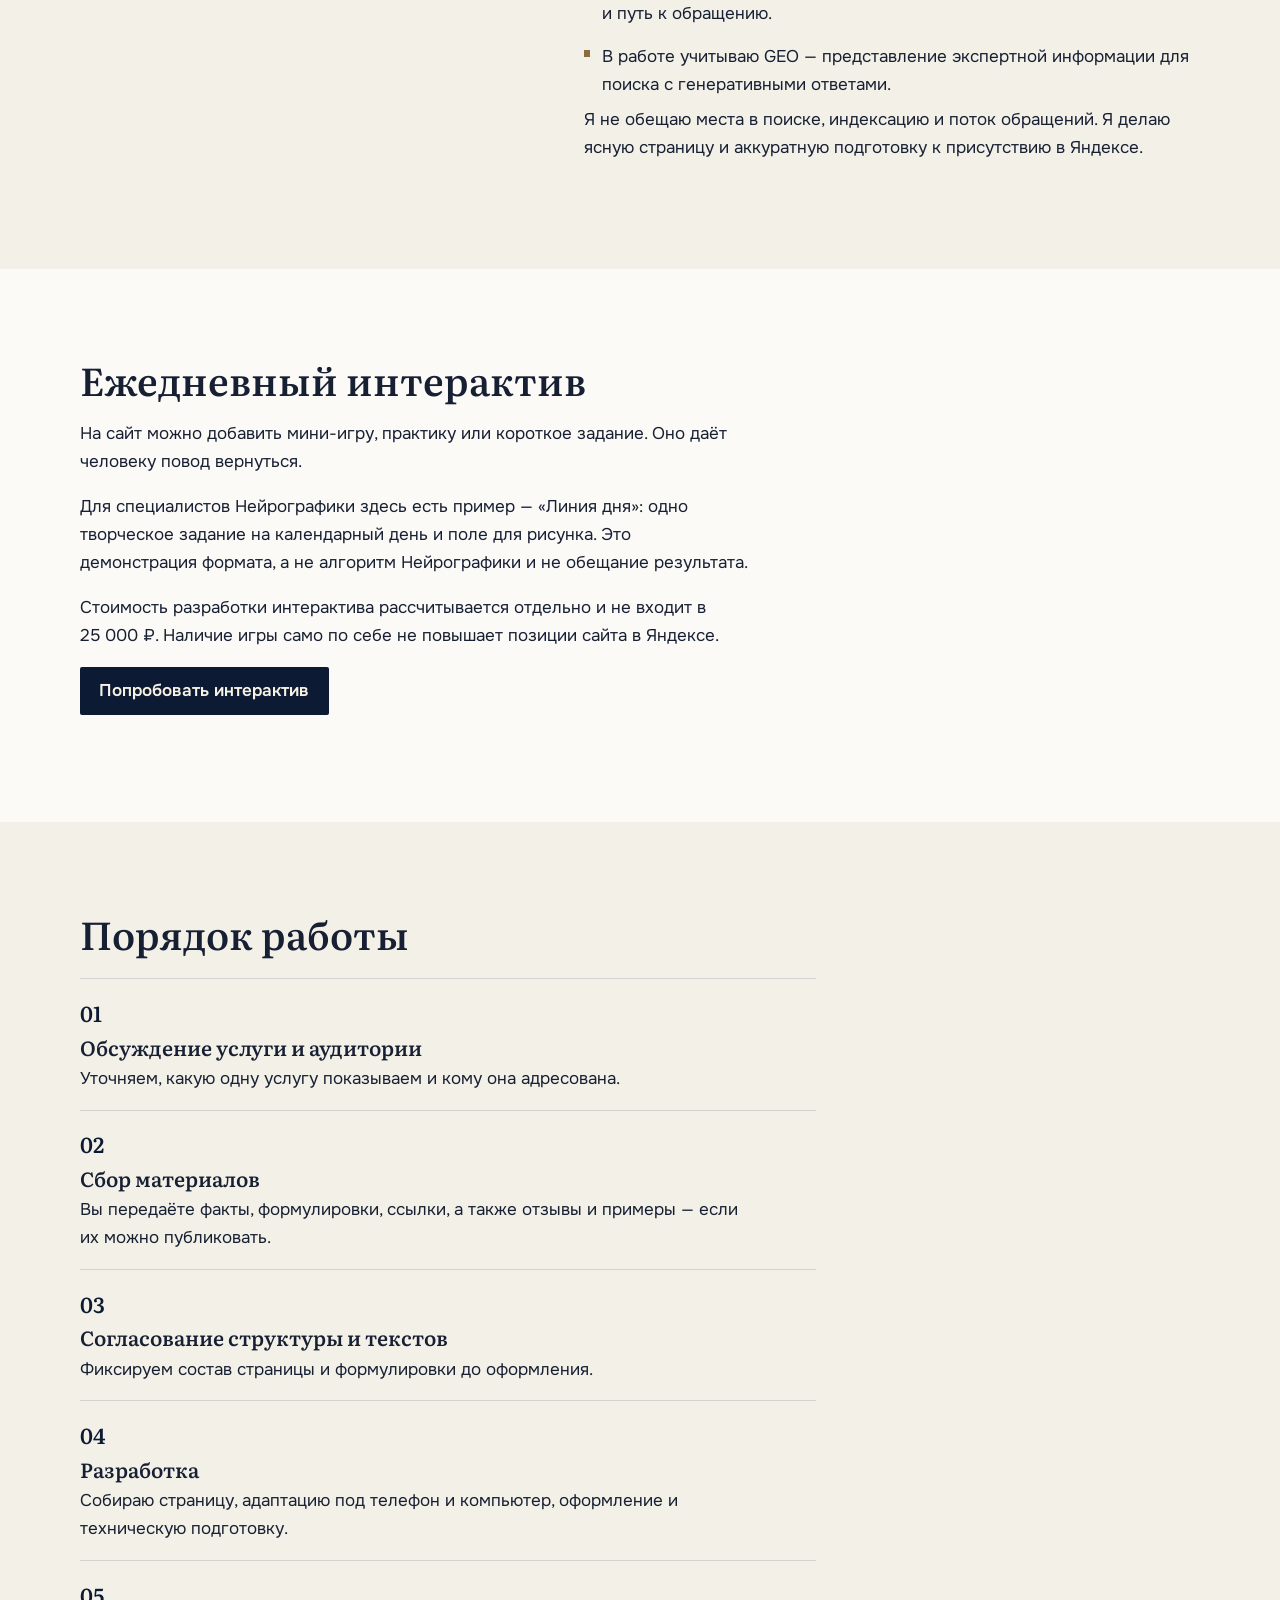
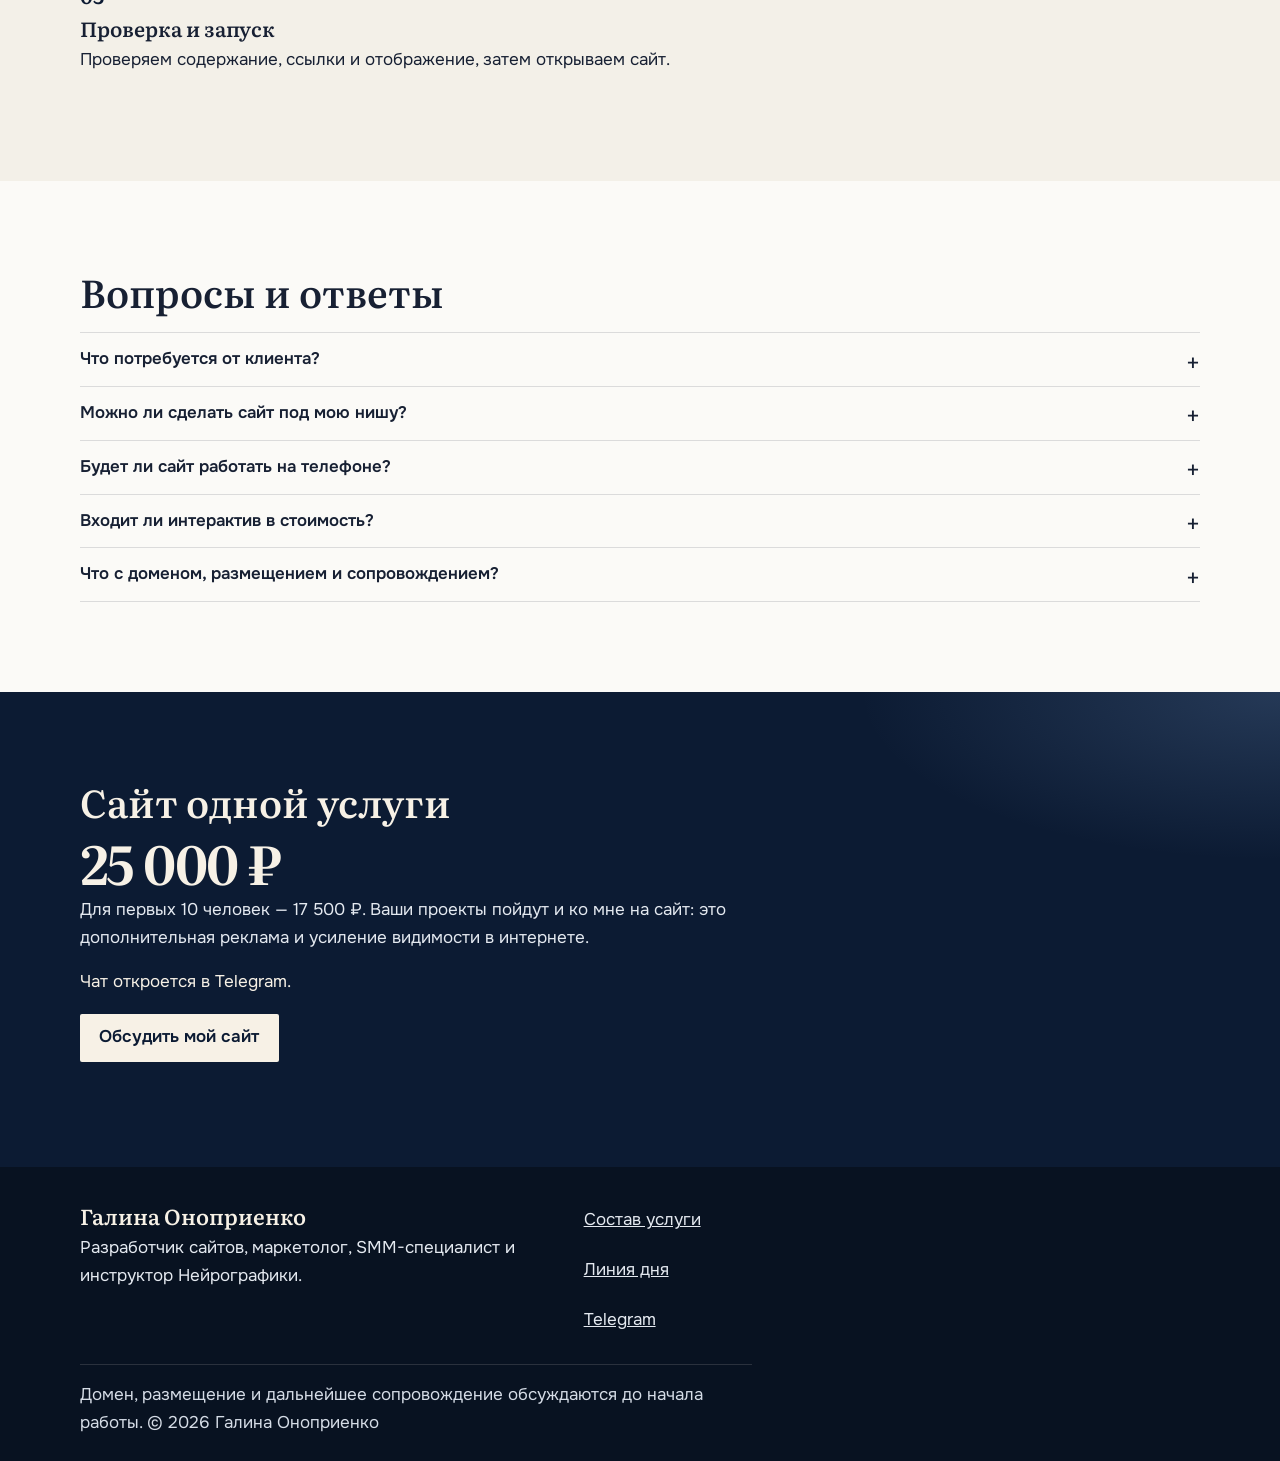
==== commit 936c1290: "Убрать Вебмастер и вопрос про гарантию обращений, прописать адрес GitHub Pages. Co-authored-by: Curs" ====
--- a/index.html
+++ b/index.html
@@ -4,8 +4,8 @@
   <meta charset="utf-8">
   <script>document.documentElement.classList.add("js")</script>
   <meta name="viewport" content="width=device-width, initial-scale=1">
-  <!-- canonical и абсолютный og:url не указаны: домен проекта пока не задан -->
   <title>Сайт одной услуги — цифровой след эксперта | Галина Оноприенко</title>
+  <link rel="canonical" href="https://galileya2008-byte.github.io/---/">
   <meta name="description" content="Создам сайт под вашу ключевую услугу: структура, тексты, оформление и подготовка к присутствию в поиске Яндекса. Стоимость — 25 000 ₽.">
   <meta name="author" content="Галина Оноприенко">
   <meta name="theme-color" content="#0c1b33">
@@ -13,12 +13,13 @@
   <meta property="og:description" content="Сайт под одну ключевую услугу эксперта. Помогает клиенту понять работу и перейти к обращению. 25 000 ₽.">
   <meta property="og:type" content="website">
   <meta property="og:locale" content="ru_RU">
-  <meta property="og:image" content="og-image.png">
+  <meta property="og:url" content="https://galileya2008-byte.github.io/---/">
+  <meta property="og:image" content="https://galileya2008-byte.github.io/---/og-image.png">
   <meta property="og:image:alt" content="Сайт одной услуги — цифровой след эксперта. Галина Оноприенко.">
   <meta name="twitter:card" content="summary_large_image">
   <meta name="twitter:title" content="Сайт одной услуги — цифровой след эксперта">
   <meta name="twitter:description" content="Сайт под одну ключевую услугу эксперта с подготовкой к присутствию в поиске Яндекса. 25 000 ₽.">
-  <meta name="twitter:image" content="og-image.png">
+  <meta name="twitter:image" content="https://galileya2008-byte.github.io/---/og-image.png">
   <link rel="icon" href="favicon.svg" type="image/svg+xml">
   <link rel="icon" href="favicon-32.png" sizes="32x32" type="image/png">
   <link rel="apple-touch-icon" href="apple-touch.png">
@@ -30,6 +31,7 @@
     "@context": "https://schema.org",
     "@type": "Service",
     "name": "Сайт одной услуги — цифровой след эксперта",
+    "url": "https://galileya2008-byte.github.io/---/",
     "serviceType": "Разработка сайта одной услуги",
     "inLanguage": "ru",
     "description": "Сайт под одну ключевую услугу эксперта: структура, тексты, оформление и подготовка к присутствию в поиске Яндекса.",
@@ -132,7 +134,7 @@
           </li>
           <li>
             <h3>Основа присутствия в поиске</h3>
-            <p>Страница готовится так, чтобы её можно было корректно представить Яндексу: структура, описание и подключение Вебмастера, если вы дадите доступы. Это основа, а не гарантия позиций или обращений.</p>
+            <p>Страница готовится так, чтобы её можно было корректно представить Яндексу: структура и описание. Это основа присутствия в поиске, а не гарантия позиций или обращений.</p>
           </li>
         </ol>
       </div>
@@ -166,7 +168,6 @@
           <li>Размещение предоставленных отзывов и примеров работы.</li>
           <li>Кнопки связи и перехода в социальные сети.</li>
           <li>Базовая SEO-подготовка: заголовок, описание, структура заголовков и технические файлы для поисковых роботов.</li>
-          <li>Подключение Яндекс Вебмастера при предоставлении необходимых доступов.</li>
           <li>Подготовка сайта к присутствию в поиске Яндекса.</li>
         </ul>
         <aside class="callout">
@@ -247,7 +248,7 @@
           <details>
             <summary><h3>Что потребуется от клиента?</h3></summary>
             <div class="faq-body">
-              <p>Описание услуги и аудитории, сведения о вас и подтверждённой квалификации, тексты или тезисы, которыми вы уже пользуетесь, ссылки на социальные сети. Если размещаем отзывы и примеры работ — пришлите те, что можно публиковать. Для подключения Яндекс Вебмастера понадобятся соответствующие доступы.</p>
+              <p>Описание услуги и аудитории, сведения о вас и подтверждённой квалификации, тексты или тезисы, которыми вы уже пользуетесь, ссылки на социальные сети. Если размещаем отзывы и примеры работ — пришлите те, что можно публиковать.</p>
             </div>
           </details>
           <details>
@@ -260,12 +261,6 @@
             <summary><h3>Будет ли сайт работать на телефоне?</h3></summary>
             <div class="faq-body">
               <p>Да. В работу входит адаптация под телефон и компьютер: текст, кнопки и структура остаются удобными на узком экране.</p>
-            </div>
-          </details>
-          <details>
-            <summary><h3>Гарантирует ли сайт обращения из Яндекса?</h3></summary>
-            <div class="faq-body">
-              <p>Нет. Сайт готовится к присутствию в поиске: понятная структура, базовая SEO-подготовка и подключение Яндекс Вебмастера при ваших доступах. Это не гарантия индексации, позиций, количества обращений или дохода.</p>
             </div>
           </details>
           <details>
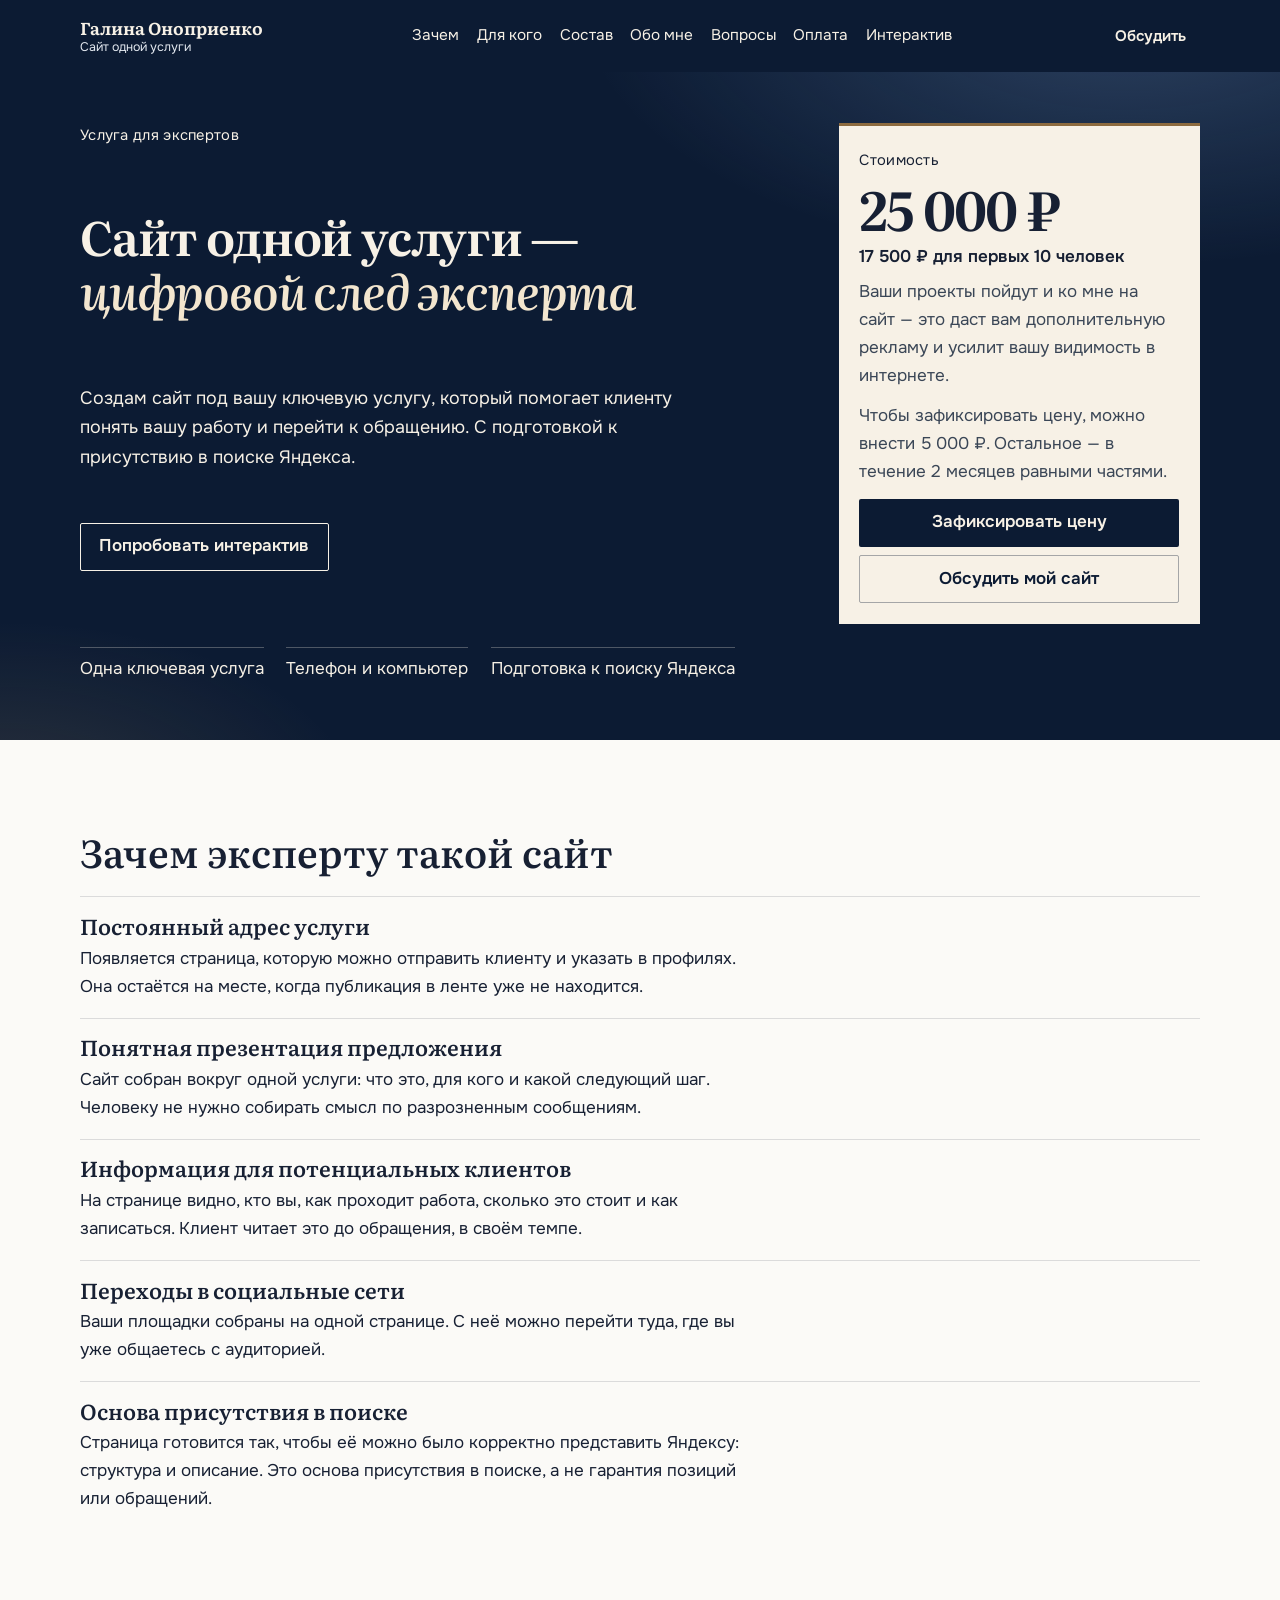
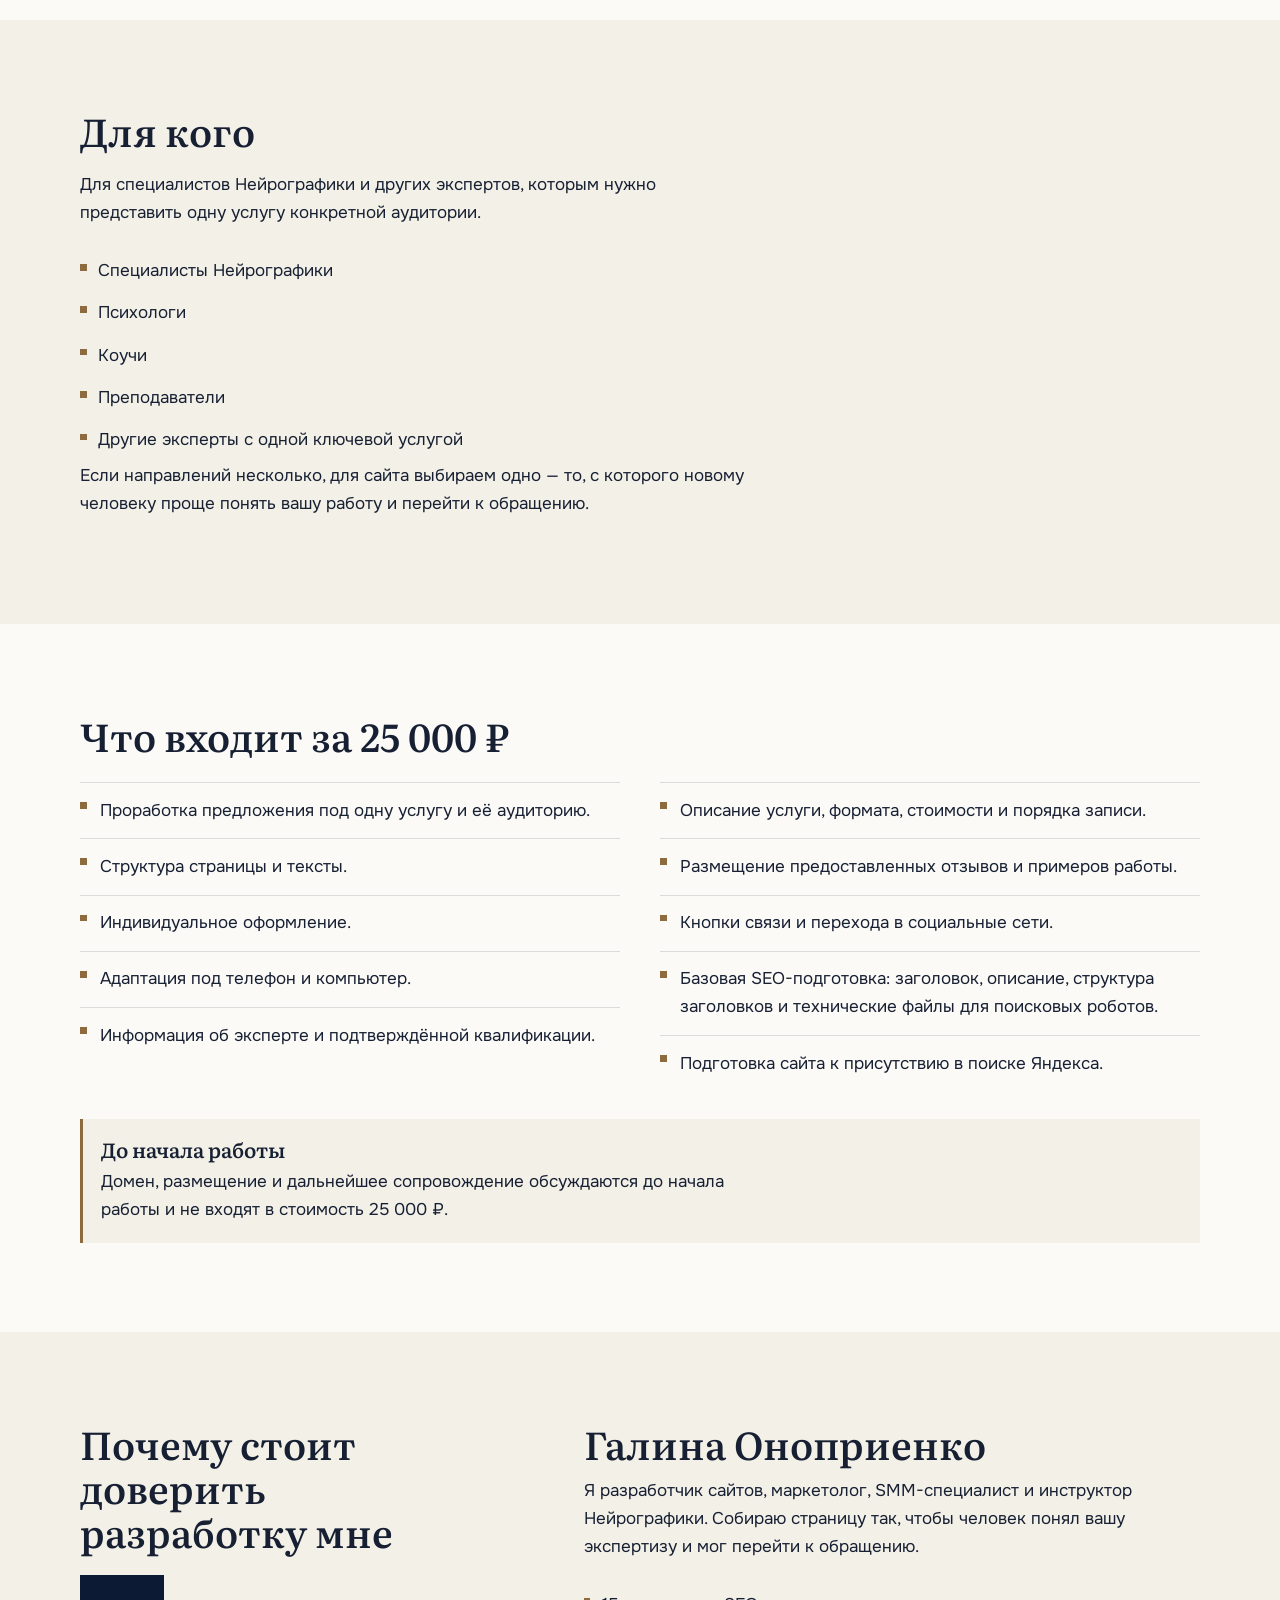
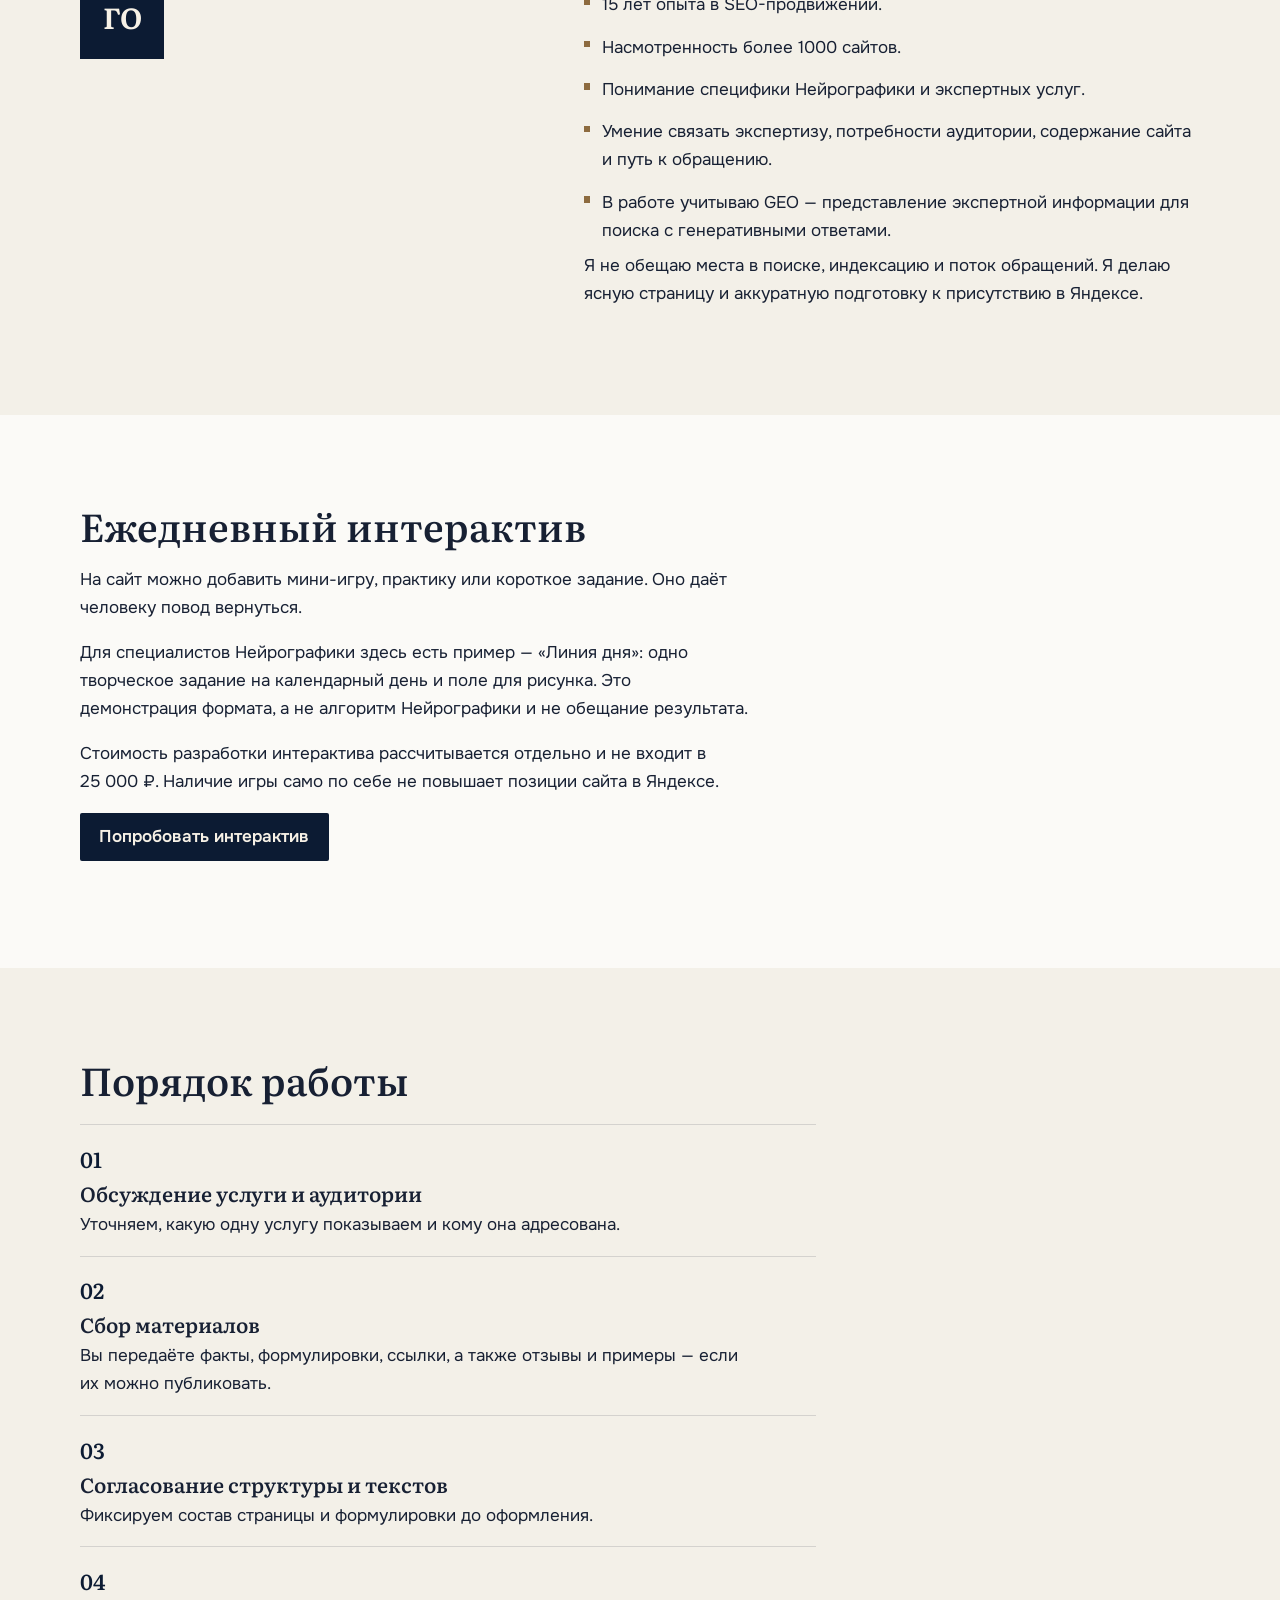
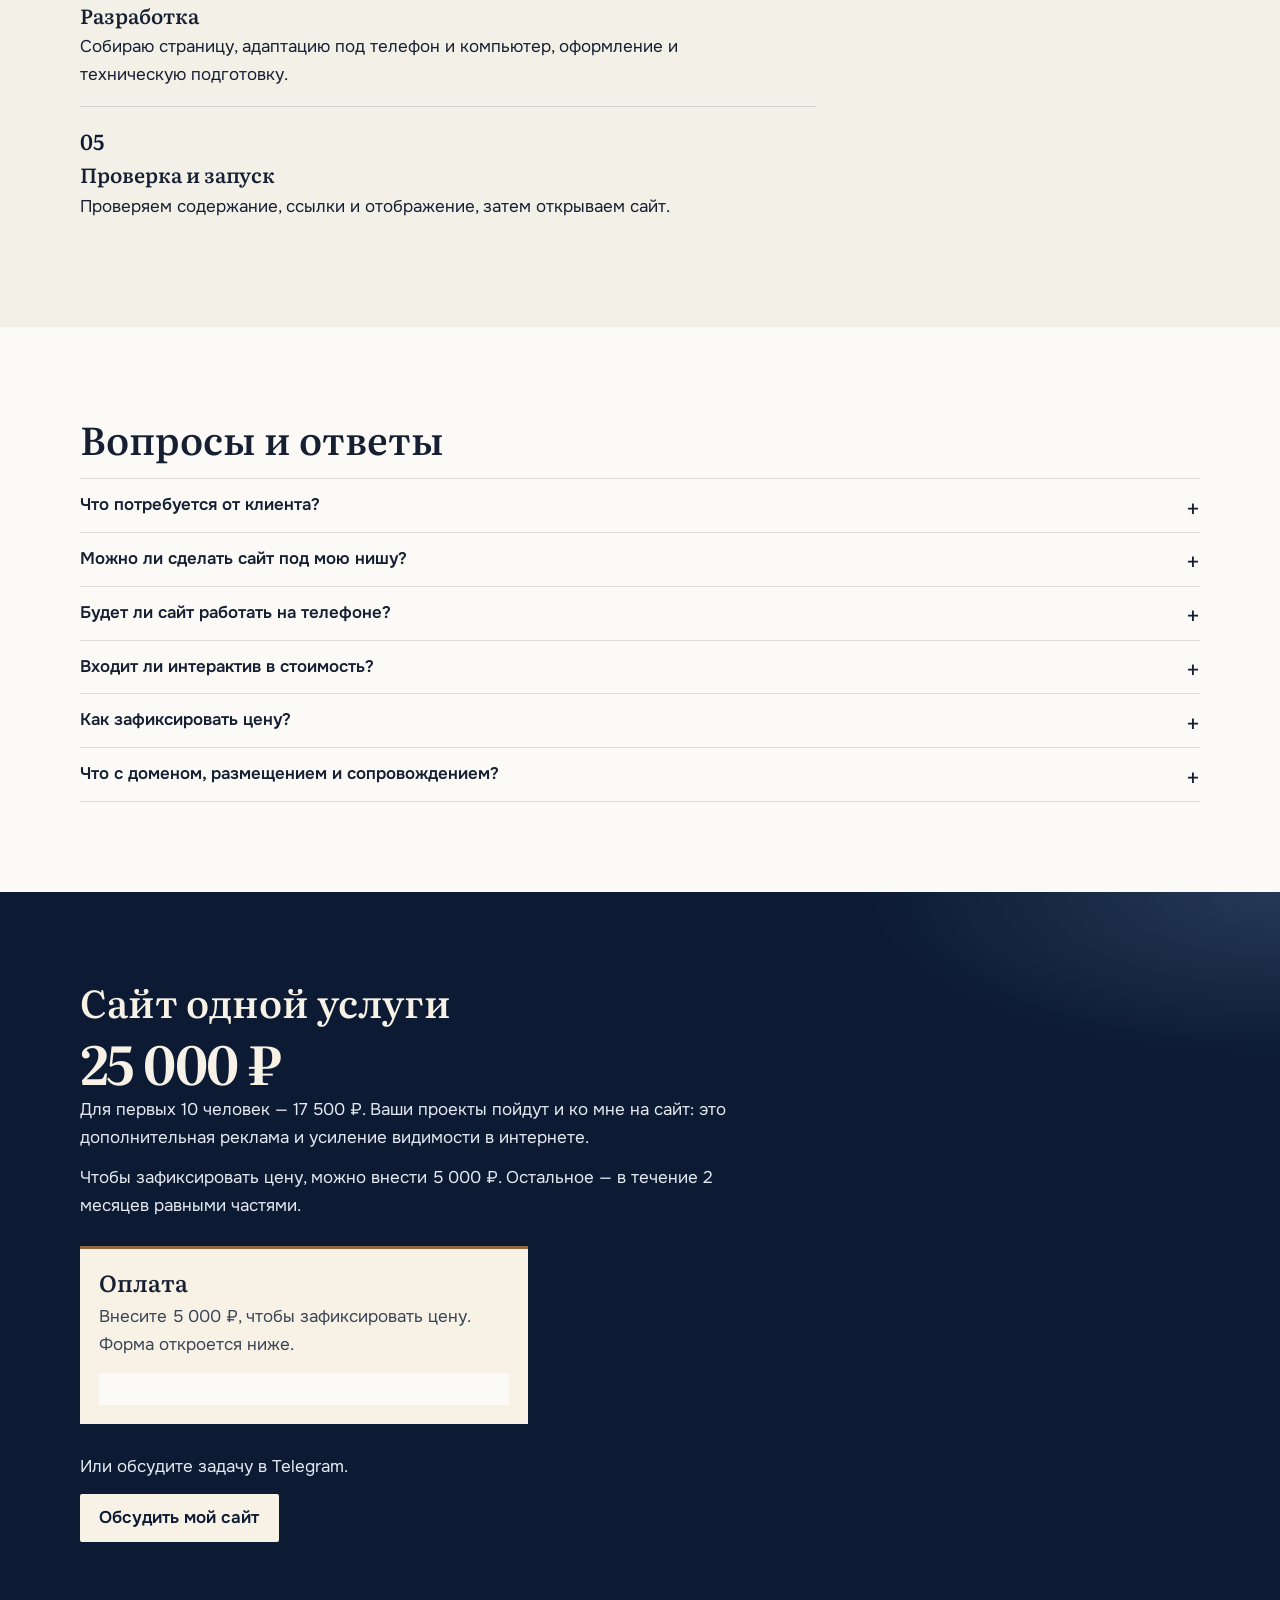
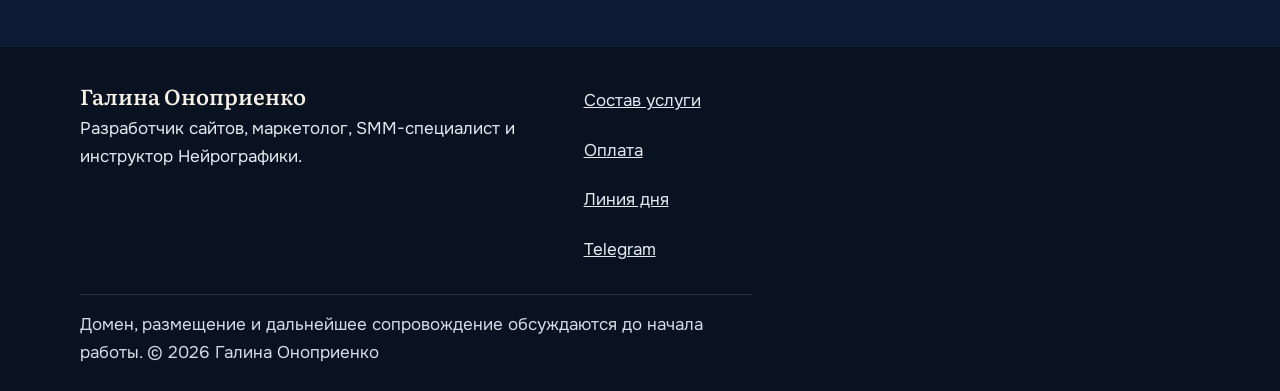
==== commit bd9badee: "Добавить оплату 5000 ₽ для фиксации цены и виджет GetCourse. Co-authored-by: Cursor <cursoragent@cur" ====
--- a/index.html
+++ b/index.html
@@ -79,6 +79,7 @@
           <li><a href="#sostav">Состав</a></li>
           <li><a href="#obo-mne">Обо мне</a></li>
           <li><a href="#voprosy">Вопросы</a></li>
+          <li><a href="#oplata">Оплата</a></li>
           <li><a href="#interaktiv">Интерактив</a></li>
           <li class="nav-cta"><a href="https://t.me/neiro_galina" target="_blank" rel="noopener noreferrer">Обсудить мой сайт<span class="visually-hidden"> (откроется в Telegram в новой вкладке)</span></a></li>
         </ul>
@@ -99,7 +100,11 @@
           <p class="price">25&nbsp;000&nbsp;₽</p>
           <p class="price-alt">17&nbsp;500&nbsp;₽ для первых 10 человек</p>
           <p class="price-note">Ваши проекты пойдут и ко мне на сайт — это даст вам дополнительную рекламу и усилит вашу видимость в интернете.</p>
-          <a class="button" href="https://t.me/neiro_galina" target="_blank" rel="noopener noreferrer">Обсудить мой сайт<span class="visually-hidden"> (откроется в Telegram в новой вкладке)</span></a>
+          <p class="price-note">Чтобы зафиксировать цену, можно внести 5&nbsp;000&nbsp;₽. Остальное — в течение 2 месяцев равными частями.</p>
+          <div class="price-actions">
+            <a class="button" href="#oplata">Зафиксировать цену</a>
+            <a class="button button-ghost" href="https://t.me/neiro_galina" target="_blank" rel="noopener noreferrer">Обсудить мой сайт<span class="visually-hidden"> (откроется в Telegram в новой вкладке)</span></a>
+          </div>
         </aside>
         <p class="hero-aside-link"><a class="button button-ghost" href="liniya-dnya.html">Попробовать интерактив</a></p>
       </div>
@@ -270,6 +275,12 @@
             </div>
           </details>
           <details>
+            <summary><h3>Как зафиксировать цену?</h3></summary>
+            <div class="faq-body">
+              <p>Чтобы зафиксировать цену, можно внести 5&nbsp;000&nbsp;₽. Остальное — в течение 2 месяцев равными частями. Оплату можно оформить в <a href="#oplata">блоке оплаты</a> на этой странице.</p>
+            </div>
+          </details>
+          <details>
             <summary><h3>Что с доменом, размещением и сопровождением?</h3></summary>
             <div class="faq-body">
               <p>Домен, размещение и дальнейшее сопровождение обсуждаются до начала работы и не входят в названную стоимость. До старта фиксируем, где будет открыт сайт и что происходит после запуска.</p>
@@ -284,7 +295,20 @@
         <h2 id="final-title">Сайт одной услуги</h2>
         <p class="price">25&nbsp;000&nbsp;₽</p>
         <p class="price-note">Для первых 10 человек — 17&nbsp;500&nbsp;₽. Ваши проекты пойдут и ко мне на сайт: это дополнительная реклама и усиление видимости в интернете.</p>
-        <p>Чат откроется в Telegram.</p>
+        <p class="price-note">Чтобы зафиксировать цену, можно внести 5&nbsp;000&nbsp;₽. Остальное — в течение 2 месяцев равными частями.</p>
+
+        <div id="oplata" class="payment-panel">
+          <h3>Оплата</h3>
+          <p>Внесите 5&nbsp;000&nbsp;₽, чтобы зафиксировать цену. Форма откроется ниже.</p>
+          <div class="payment-widget">
+            <noscript>
+              <p>Для оплаты включите JavaScript или напишите в <a href="https://t.me/neiro_galina" target="_blank" rel="noopener noreferrer">Telegram</a>.</p>
+            </noscript>
+            <script id="43c9d1c24ee0b86a40d0587e77b0f7b8b31a2330" src="https://neirogalina.ru/pl/lite/widget/script?id=1671986"></script>
+          </div>
+        </div>
+
+        <p class="band-alt">Или обсудите задачу в Telegram.</p>
         <p><a class="button" href="https://t.me/neiro_galina" target="_blank" rel="noopener noreferrer">Обсудить мой сайт<span class="visually-hidden"> (откроется в Telegram в новой вкладке)</span></a></p>
       </div>
     </section>
@@ -298,6 +322,7 @@
       </div>
       <nav class="footer-nav" aria-label="Нижняя навигация">
         <a href="#sostav">Состав услуги</a>
+        <a href="#oplata">Оплата</a>
         <a href="liniya-dnya.html">Линия дня</a>
         <a href="https://t.me/neiro_galina" target="_blank" rel="noopener noreferrer">Telegram<span class="visually-hidden"> (откроется в новой вкладке)</span></a>
       </nav>
--- a/css/styles.css
+++ b/css/styles.css
@@ -357,7 +357,19 @@
 }
 
 .price-alt { margin: 0 0 0.45rem; font-weight: 600; }
-.price-note { margin: 0 0 1rem; color: var(--muted); }
+.price-note { margin: 0 0 0.75rem; color: var(--muted); }
+.price-actions {
+  display: flex;
+  flex-direction: column;
+  gap: 0.55rem;
+  margin-top: 0.25rem;
+}
+.price-actions .button { width: 100%; }
+.price-card .button-ghost {
+  color: var(--navy);
+  border-color: rgba(12, 27, 51, 0.35);
+}
+.price-card .button-ghost:hover { background: rgba(12, 27, 51, 0.05); }
 
 .hero-facts {
   display: flex;
@@ -522,7 +534,41 @@
 .band .price { color: var(--cream); }
 .band .button { background: var(--cream); color: var(--navy); }
 .band .button:hover { background: #fff; }
-.band .price-note { color: #e4e9f0; }
+.band .price-note,
+.band-alt { color: #e4e9f0; }
+
+.payment-panel {
+  margin: 1.6rem 0 1.8rem;
+  padding: 1.25rem 1.2rem 1.15rem;
+  max-width: 28rem;
+  background: var(--cream);
+  color: var(--ink);
+  border-top: 3px solid var(--brass);
+  scroll-margin-top: calc(var(--header) + 0.75rem);
+}
+
+.payment-panel h3 {
+  margin: 0 0 0.45rem;
+  font-size: 1.45rem;
+}
+
+.payment-panel > p {
+  margin: 0 0 0.9rem;
+  color: var(--muted);
+}
+
+.payment-widget {
+  width: 100%;
+  min-height: 2rem;
+  background: var(--white);
+}
+
+.payment-widget iframe {
+  display: block;
+  max-width: 100%;
+}
+
+.band-alt { margin: 0 0 0.85rem; }
 
 .site-footer {
   background: #081221;
@@ -790,7 +836,7 @@
   .price-card { padding: 1rem 1rem 1rem; }
   .price-note { margin-bottom: 0.75rem; }
   .hero-aside-link .button,
-  .price-card .button,
+  .price-actions .button,
   .band .button,
   .soft-cta .button { width: 100%; }
   .brand-meta { display: none; }
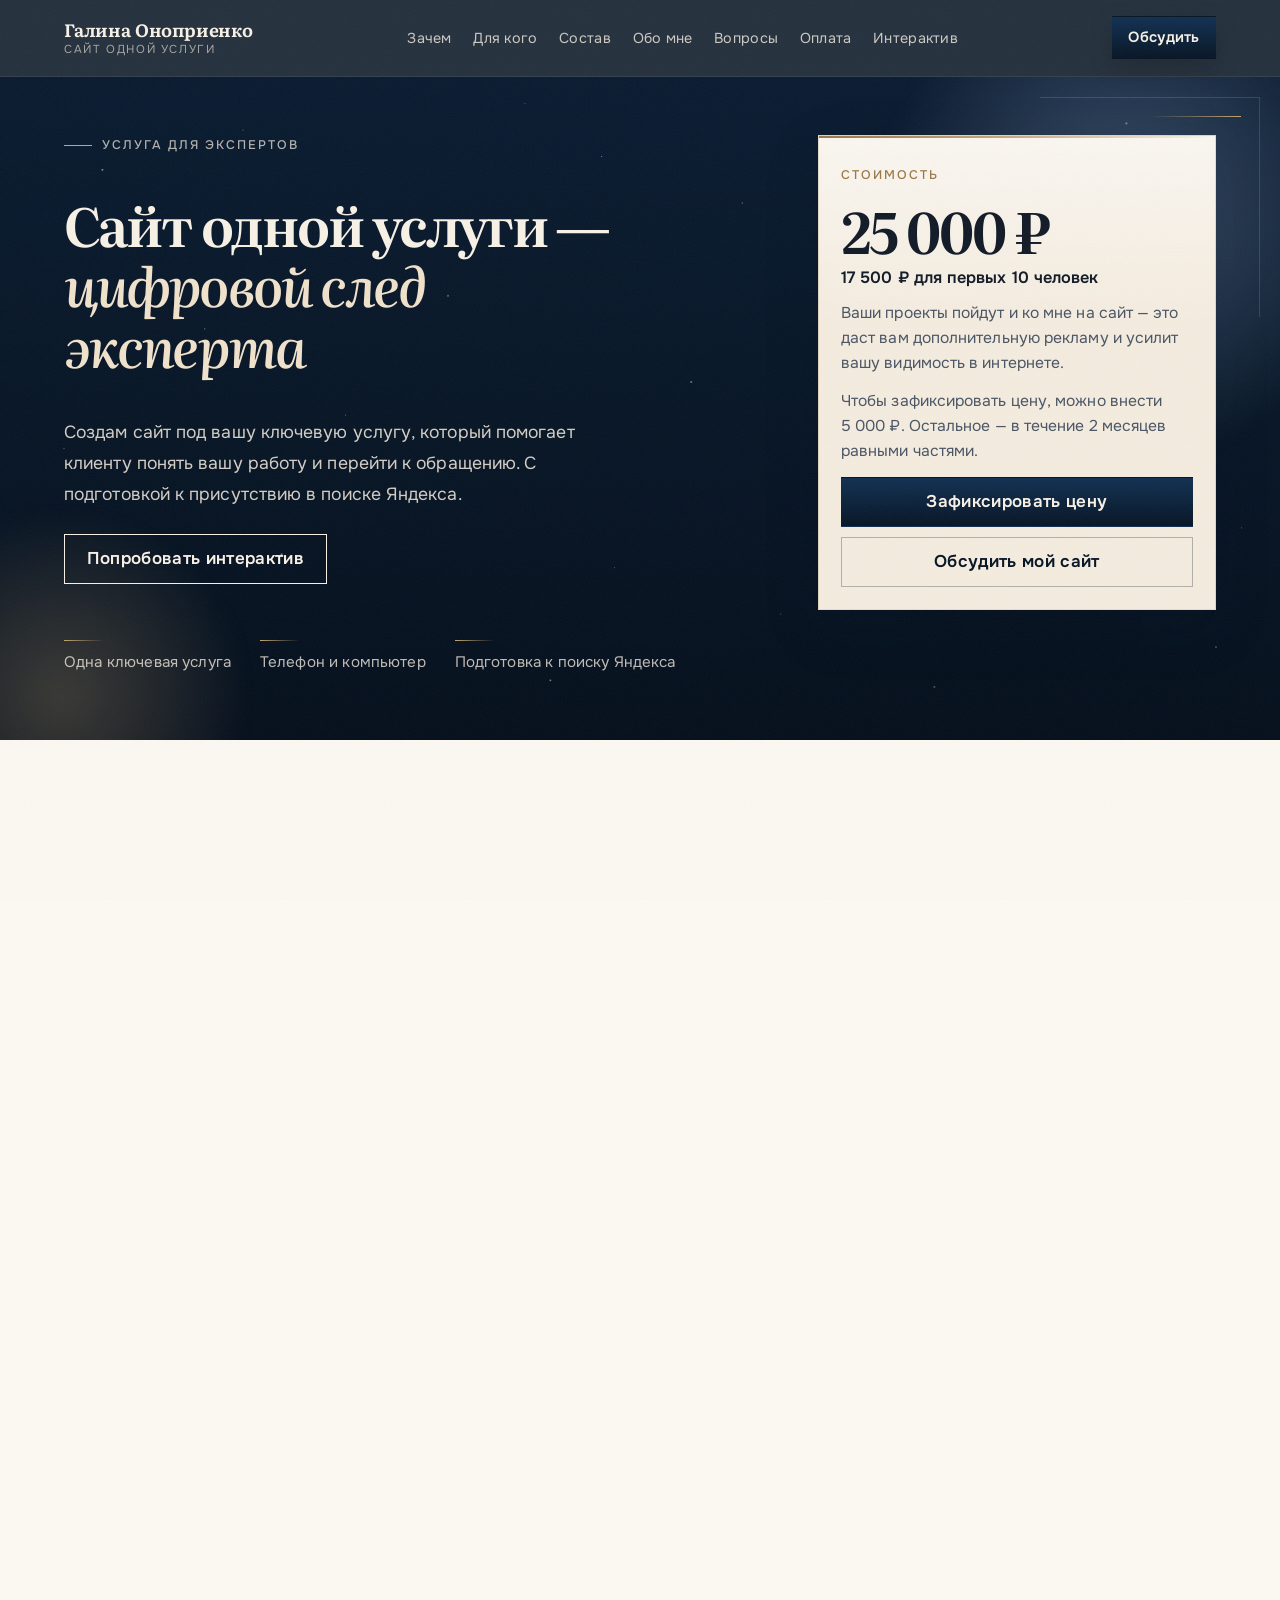
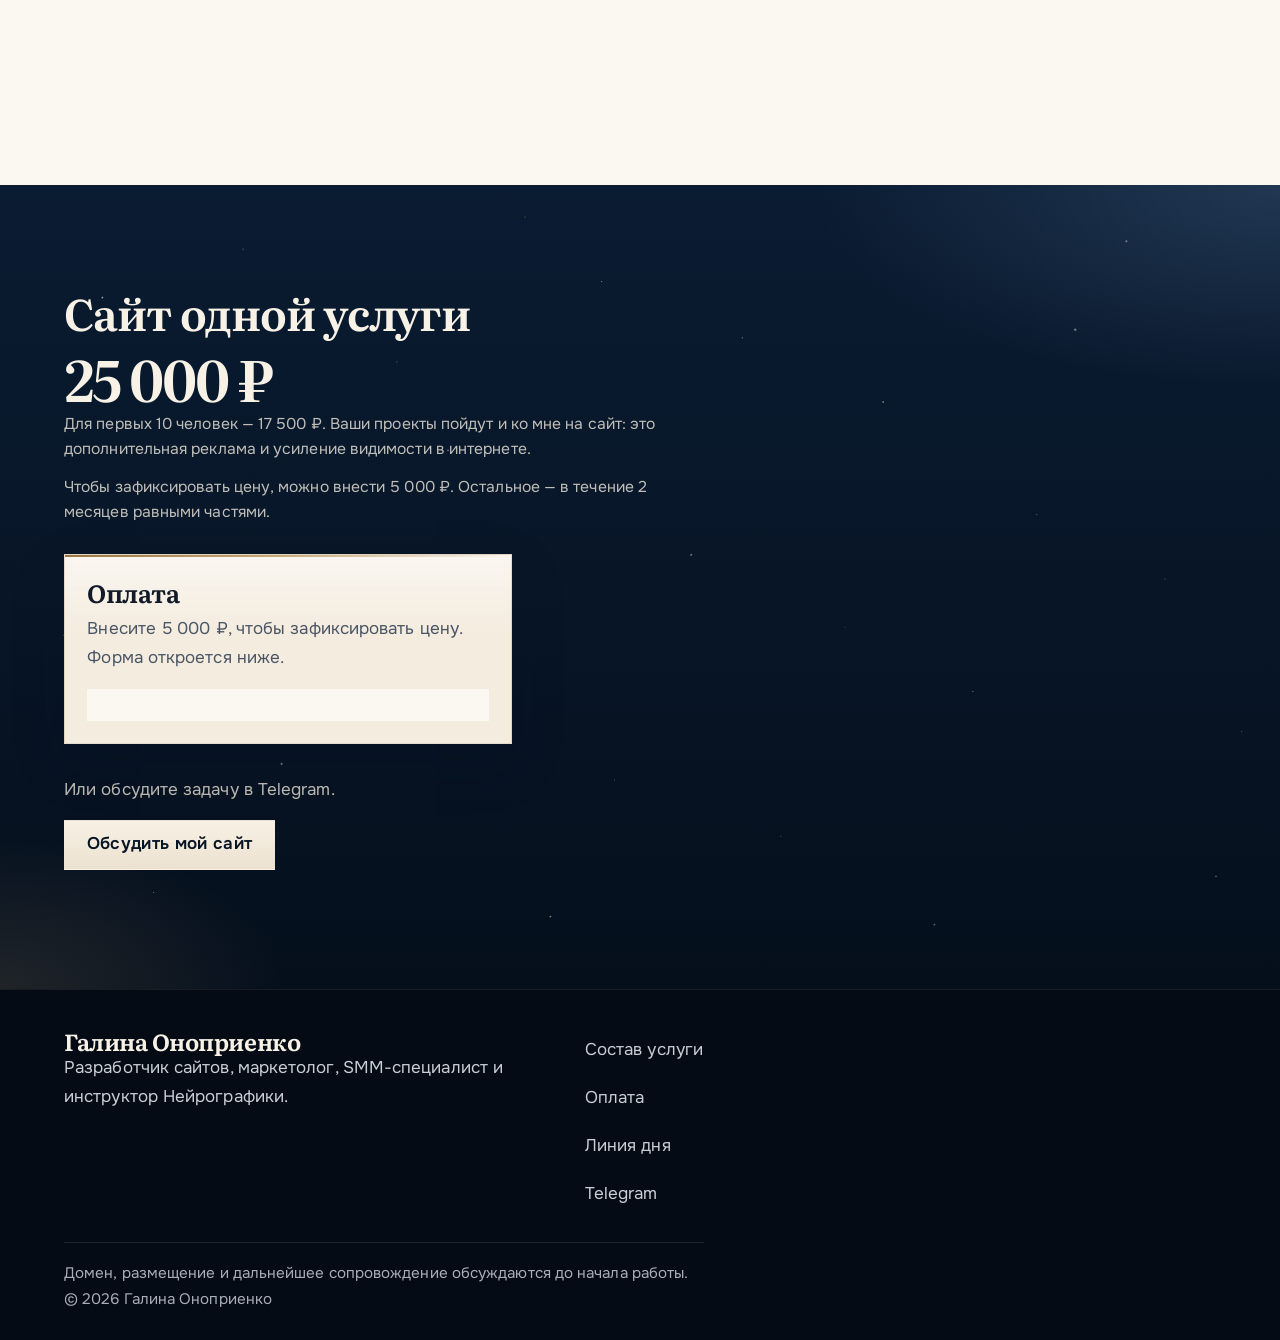
==== commit 2b304c45: "Усилить премиальный визуал и добавить жемчужную россыпь. Co-authored-by: Cursor <cursoragent@cursor." ====
--- a/index.html
+++ b/index.html
@@ -91,8 +91,15 @@
 
   <main id="content">
     <section class="hero" aria-labelledby="hero-title">
+      <div class="hero-atmosphere" aria-hidden="true">
+        <span class="hero-orb hero-orb-a"></span>
+        <span class="hero-orb hero-orb-b"></span>
+        <span class="pearl-dust pearl-dust-a"></span>
+        <span class="pearl-dust pearl-dust-b"></span>
+        <span class="hero-frame"></span>
+      </div>
       <div class="wrap hero-grid">
-        <p class="eyebrow">Услуга для экспертов</p>
+        <p class="eyebrow"><span class="eyebrow-mark" aria-hidden="true"></span>Услуга для экспертов</p>
         <h1 id="hero-title">Сайт одной услуги —<br><em>цифровой след эксперта</em></h1>
         <p class="lede">Создам сайт под вашу ключевую услугу, который помогает клиенту понять вашу работу и перейти к обращению. С подготовкой к присутствию в поиске Яндекса.</p>
         <aside class="price-card">
@@ -117,8 +124,9 @@
       </div>
     </section>
 
-    <section id="zachem" class="section">
-      <div class="wrap">
+    <section id="zachem" class="section reveal">
+      <div class="wrap">
+        <p class="section-kicker">01 — смысл</p>
         <h2>Зачем эксперту такой сайт</h2>
         <ol class="reasons">
           <li>
@@ -145,8 +153,9 @@
       </div>
     </section>
 
-    <section id="dlya-kogo" class="section section-paper">
-      <div class="wrap">
+    <section id="dlya-kogo" class="section section-paper reveal">
+      <div class="wrap">
+        <p class="section-kicker">02 — аудитория</p>
         <h2>Для кого</h2>
         <p>Для специалистов Нейрографики и других экспертов, которым нужно представить одну услугу конкретной аудитории.</p>
         <ul class="plain-list">
@@ -160,8 +169,9 @@
       </div>
     </section>
 
-    <section id="sostav" class="section">
-      <div class="wrap">
+    <section id="sostav" class="section reveal">
+      <div class="wrap">
+        <p class="section-kicker">03 — состав</p>
         <h2>Что входит за 25&nbsp;000&nbsp;₽</h2>
         <ul class="includes">
           <li>Проработка предложения под одну услугу и её аудиторию.</li>
@@ -182,9 +192,10 @@
       </div>
     </section>
 
-    <section id="obo-mne" class="section section-paper">
+    <section id="obo-mne" class="section section-paper reveal">
       <div class="wrap about-grid">
         <div>
+          <p class="section-kicker">04 — эксперт</p>
           <h2>Почему стоит доверить разработку мне</h2>
           <p class="monogram" aria-hidden="true">ГО</p>
         </div>
@@ -203,8 +214,9 @@
       </div>
     </section>
 
-    <section id="interaktiv" class="section">
-      <div class="wrap">
+    <section id="interaktiv" class="section reveal">
+      <div class="wrap">
+        <p class="section-kicker">05 — дополнительно</p>
         <h2>Ежедневный интерактив</h2>
         <p>На сайт можно добавить мини-игру, практику или короткое задание. Оно даёт человеку повод вернуться.</p>
         <p>Для специалистов Нейрографики здесь есть пример — «Линия дня»: одно творческое задание на календарный день и поле для рисунка. Это демонстрация формата, а не алгоритм Нейрографики и не обещание результата.</p>
@@ -213,8 +225,9 @@
       </div>
     </section>
 
-    <section id="poryadok" class="section section-paper">
-      <div class="wrap">
+    <section id="poryadok" class="section section-paper reveal">
+      <div class="wrap">
+        <p class="section-kicker">06 — процесс</p>
         <h2>Порядок работы</h2>
         <ol class="process">
           <li>
@@ -246,8 +259,9 @@
       </div>
     </section>
 
-    <section id="voprosy" class="section">
-      <div class="wrap">
+    <section id="voprosy" class="section reveal">
+      <div class="wrap">
+        <p class="section-kicker">07 — детали</p>
         <h2>Вопросы и ответы</h2>
         <div class="faq">
           <details>
@@ -291,6 +305,10 @@
     </section>
 
     <section id="stoimost" class="band" aria-labelledby="final-title">
+      <div class="hero-atmosphere" aria-hidden="true">
+        <span class="pearl-dust pearl-dust-a"></span>
+        <span class="pearl-dust pearl-dust-b"></span>
+      </div>
       <div class="wrap">
         <h2 id="final-title">Сайт одной услуги</h2>
         <p class="price">25&nbsp;000&nbsp;₽</p>
--- a/css/styles.css
+++ b/css/styles.css
@@ -96,18 +96,23 @@
 }
 
 :root {
-  --navy: #0c1b33;
-  --navy-2: #17345c;
-  --ink: #172033;
-  --muted: #3a4656;
-  --paper: #f3f0e8;
-  --paper-2: #e7e2d8;
-  --white: #fbfaf7;
-  --cream: #f7f1e6;
-  --line: rgba(23, 32, 51, 0.14);
-  --brass: #8d6b3f;
+  --navy: #071525;
+  --navy-2: #123052;
+  --ink: #121a27;
+  --muted: #4a5565;
+  --paper: #efeae1;
+  --white: #fbf8f2;
+  --cream: #f4ecdf;
+  --line: rgba(18, 26, 39, 0.12);
+  --line-strong: rgba(18, 26, 39, 0.22);
+  --brass: #9a7844;
+  --brass-soft: #c4a574;
+  --pearl: #f7f1e6;
   --focus: #e6c98a;
-  --header: 4.5rem;
+  --header: 4.75rem;
+  --ease: cubic-bezier(0.22, 1, 0.36, 1);
+  --shadow-soft: 0 18px 50px rgba(7, 21, 37, 0.18);
+  --shadow-lift: 0 28px 70px rgba(7, 21, 37, 0.28);
   color-scheme: light;
 }
 
@@ -122,49 +127,66 @@
   font-family: Onest, "Segoe UI", sans-serif;
   font-size: 1.0625rem;
   font-weight: 400;
-  line-height: 1.65;
+  line-height: 1.7;
   color: var(--ink);
-  background: var(--white);
+  background:
+    radial-gradient(1200px 500px at 100% -10%, rgba(154, 120, 68, 0.08), transparent 55%),
+    var(--white);
   font-synthesis: none;
+  letter-spacing: 0.005em;
+}
+
+body::before {
+  content: "";
+  position: fixed;
+  inset: 0;
+  pointer-events: none;
+  z-index: 100;
+  opacity: 0.045;
+  background-image: url("data:image/svg+xml,%3Csvg viewBox='0 0 200 200' xmlns='http://www.w3.org/2000/svg'%3E%3Cfilter id='n'%3E%3CfeTurbulence type='fractalNoise' baseFrequency='0.85' numOctaves='4' stitchTiles='stitch'/%3E%3C/filter%3E%3Crect width='100%25' height='100%25' filter='url(%23n)'/%3E%3C/svg%3E");
+  background-size: 180px 180px;
 }
 
 img, svg { max-width: 100%; }
 
-h1, h2, h3, .price, .brand-name, .monogram, .task-text {
+h1, h2, h3, .price, .brand-name, .monogram, .task-text, .footer-name {
   font-family: Literata, Georgia, "Times New Roman", serif;
   font-weight: 560;
-  line-height: 1.15;
+  line-height: 1.12;
   text-wrap: balance;
+  letter-spacing: -0.02em;
 }
 
 h1, h2, h3, p { margin-top: 0; }
 
 h2 {
-  margin-bottom: 0.8rem;
-  font-size: clamp(1.85rem, 3vw, 2.55rem);
-  max-width: 16em;
-}
-
-h3 { margin-bottom: 0.35rem; font-size: 1.28rem; }
-
-p { max-width: 42rem; }
+  margin-bottom: 0.9rem;
+  font-size: clamp(2rem, 3.4vw, 2.85rem);
+  max-width: 14em;
+  font-weight: 650;
+}
+
+h3 { margin-bottom: 0.4rem; font-size: 1.32rem; }
+
+p { max-width: 40rem; }
 
 a { color: inherit; }
 
 :focus-visible {
-  outline: 3px solid var(--focus);
+  outline: 2px solid var(--focus);
   outline-offset: 3px;
 }
 
 .section :focus-visible,
 .price-card :focus-visible,
+.payment-panel :focus-visible,
 dialog :focus-visible,
 .soft-cta :focus-visible {
   outline-color: var(--navy);
-  box-shadow: 0 0 0 6px #f3e2bc;
-}
-
-::selection { background: var(--navy); color: var(--cream); }
+  box-shadow: 0 0 0 5px rgba(230, 201, 138, 0.45);
+}
+
+::selection { background: var(--navy); color: var(--pearl); }
 
 .skip-link {
   position: absolute;
@@ -193,7 +215,7 @@
 [hidden] { display: none !important; }
 
 .wrap {
-  width: min(70rem, calc(100% - 2rem));
+  width: min(72rem, calc(100% - 2rem));
   margin-inline: auto;
 }
 
@@ -201,8 +223,11 @@
   position: sticky;
   top: 0;
   z-index: 30;
-  background: var(--navy);
-  color: var(--cream);
+  background: rgba(7, 21, 37, 0.88);
+  color: var(--pearl);
+  backdrop-filter: blur(16px) saturate(1.2);
+  -webkit-backdrop-filter: blur(16px) saturate(1.2);
+  border-bottom: 1px solid rgba(244, 236, 223, 0.08);
 }
 
 .header-bar {
@@ -222,24 +247,39 @@
   color: inherit;
 }
 
-.brand-name { font-size: 1.08rem; font-weight: 650; }
-.brand-meta { margin-top: 0.15rem; font-size: 0.78rem; color: #e4e9f0; }
+.brand-name {
+  font-size: 1.12rem;
+  font-weight: 650;
+  letter-spacing: -0.01em;
+}
+
+.brand-meta {
+  margin-top: 0.2rem;
+  font-size: 0.72rem;
+  letter-spacing: 0.14em;
+  text-transform: uppercase;
+  color: rgba(244, 236, 223, 0.62);
+}
 
 .nav-toggle {
   display: none;
   min-height: 44px;
-  padding: 0.4rem 0.85rem;
-  border: 1px solid rgba(247, 241, 230, 0.45);
+  padding: 0.4rem 0.9rem;
+  border: 1px solid rgba(247, 241, 230, 0.38);
   background: transparent;
   color: inherit;
   font: inherit;
   font-weight: 600;
-}
+  letter-spacing: 0.04em;
+  transition: background 0.25s var(--ease), border-color 0.25s var(--ease);
+}
+
+.nav-toggle:hover { background: rgba(247, 241, 230, 0.08); }
 
 .site-nav ul {
   display: flex;
   flex-wrap: wrap;
-  gap: 0.35rem 1.1rem;
+  gap: 0.2rem 1.35rem;
   align-items: center;
   margin: 0;
   padding: 0;
@@ -251,180 +291,442 @@
   align-items: center;
   min-height: 44px;
   text-decoration: none;
-  font-size: 0.96rem;
+  font-size: 0.9rem;
+  letter-spacing: 0.02em;
+  color: rgba(244, 236, 223, 0.82);
+  transition: color 0.25s var(--ease);
 }
 
 .site-nav a:hover,
 .site-nav a[aria-current="page"] {
-  text-decoration: underline;
-  text-underline-offset: 0.28em;
+  color: var(--pearl);
+  text-decoration: none;
+  box-shadow: inset 0 -1px 0 var(--brass-soft);
 }
 
 .header-cta {
   flex: 0 0 auto;
-  background: var(--cream);
+  background: linear-gradient(180deg, #f8f1e4 0%, #ebe1d0 100%);
   color: var(--navy);
-}
-
-.header-cta:hover { background: #fff; }
+  border: 0;
+  box-shadow: 0 8px 24px rgba(0, 0, 0, 0.18);
+}
+
+.header-cta:hover {
+  background: #fff;
+  transform: translateY(-1px);
+}
 
 .button {
   display: inline-flex;
   align-items: center;
   justify-content: center;
-  min-height: 48px;
-  padding: 0.7rem 1.15rem;
+  min-height: 50px;
+  padding: 0.75rem 1.35rem;
   border: 1px solid transparent;
-  border-radius: 2px;
-  background: var(--navy);
-  color: var(--cream);
+  border-radius: 0;
+  background: linear-gradient(180deg, #123052 0%, #071525 100%);
+  color: var(--pearl);
   font: inherit;
   font-weight: 600;
   line-height: 1.2;
+  letter-spacing: 0.02em;
   text-align: center;
   text-decoration: none;
   cursor: pointer;
-}
-
-.button:hover { background: var(--navy-2); }
+  transition:
+    transform 0.28s var(--ease),
+    background 0.28s var(--ease),
+    box-shadow 0.28s var(--ease),
+    border-color 0.28s var(--ease),
+    color 0.28s var(--ease);
+}
+
+.button:hover {
+  background: linear-gradient(180deg, #1a3a5c 0%, #0c2138 100%);
+  transform: translateY(-2px);
+  box-shadow: 0 14px 30px rgba(7, 21, 37, 0.22);
+}
+
+.button:active { transform: translateY(0); }
 
 .button-ghost {
   background: transparent;
   color: inherit;
   border-color: currentColor;
-}
-
-.button-ghost:hover { background: rgba(247, 241, 230, 0.08); }
+  box-shadow: none;
+}
+
+.button-ghost:hover {
+  background: rgba(247, 241, 230, 0.08);
+  box-shadow: none;
+}
 
 .section .button-ghost:hover,
 .soft-cta .button-ghost:hover,
-dialog .button-ghost:hover { background: rgba(12, 27, 51, 0.05); }
-
-.button-small { min-height: 44px; padding: 0.45rem 0.8rem; font-size: 0.95rem; }
+dialog .button-ghost:hover,
+.price-card .button-ghost:hover {
+  background: rgba(7, 21, 37, 0.05);
+}
+
+.button-small {
+  min-height: 44px;
+  padding: 0.45rem 0.95rem;
+  font-size: 0.92rem;
+}
 
 button:disabled,
 .button:disabled {
   opacity: 0.45;
   cursor: not-allowed;
+  transform: none;
+  box-shadow: none;
+}
+
+.hero,
+.page-intro,
+.band {
+  position: relative;
+  overflow: hidden;
+  isolation: isolate;
+}
+
+.hero-atmosphere {
+  position: absolute;
+  inset: 0;
+  pointer-events: none;
+  z-index: 0;
+}
+
+.hero-orb {
+  position: absolute;
+  border-radius: 50%;
+  filter: blur(8px);
+}
+
+.hero-orb-a {
+  width: min(52vw, 520px);
+  height: min(52vw, 520px);
+  top: -18%;
+  right: -8%;
+  background: radial-gradient(circle, rgba(154, 184, 224, 0.35) 0%, transparent 68%);
+  animation: drift 18s ease-in-out infinite alternate;
+}
+
+.hero-orb-b {
+  width: min(42vw, 380px);
+  height: min(42vw, 380px);
+  bottom: -22%;
+  left: -10%;
+  background: radial-gradient(circle, rgba(196, 165, 116, 0.28) 0%, transparent 70%);
+  animation: drift 22s ease-in-out infinite alternate-reverse;
+}
+
+.pearl-dust {
+  position: absolute;
+  inset: 0;
+  pointer-events: none;
+  opacity: 0.7;
+  mix-blend-mode: screen;
+}
+
+.pearl-dust-a {
+  background-image:
+    radial-gradient(1.4px 1.4px at 8% 14%, rgba(255, 250, 242, 0.95), transparent),
+    radial-gradient(1px 1px at 16% 38%, rgba(244, 236, 223, 0.7), transparent),
+    radial-gradient(1.6px 1.6px at 22% 72%, rgba(255, 248, 236, 0.8), transparent),
+    radial-gradient(1px 1px at 31% 22%, rgba(230, 201, 138, 0.55), transparent),
+    radial-gradient(1.2px 1.2px at 39% 58%, rgba(247, 241, 230, 0.75), transparent),
+    radial-gradient(1px 1px at 47% 12%, rgba(255, 250, 242, 0.65), transparent),
+    radial-gradient(1.5px 1.5px at 54% 46%, rgba(244, 236, 223, 0.85), transparent),
+    radial-gradient(1px 1px at 61% 81%, rgba(230, 201, 138, 0.45), transparent),
+    radial-gradient(1.3px 1.3px at 69% 27%, rgba(255, 248, 236, 0.9), transparent),
+    radial-gradient(1px 1px at 76% 63%, rgba(247, 241, 230, 0.6), transparent),
+    radial-gradient(1.7px 1.7px at 84% 18%, rgba(255, 250, 242, 0.88), transparent),
+    radial-gradient(1px 1px at 91% 49%, rgba(230, 201, 138, 0.5), transparent),
+    radial-gradient(1.2px 1.2px at 95% 86%, rgba(244, 236, 223, 0.7), transparent),
+    radial-gradient(1px 1px at 12% 88%, rgba(255, 248, 236, 0.55), transparent),
+    radial-gradient(1.4px 1.4px at 43% 91%, rgba(247, 241, 230, 0.8), transparent);
+  animation: pearl-twinkle 9s ease-in-out infinite alternate;
+}
+
+.pearl-dust-b {
+  opacity: 0.55;
+  background-image:
+    radial-gradient(1px 1px at 5% 56%, rgba(255, 250, 242, 0.75), transparent),
+    radial-gradient(1.3px 1.3px at 19% 8%, rgba(230, 201, 138, 0.5), transparent),
+    radial-gradient(1px 1px at 27% 51%, rgba(247, 241, 230, 0.65), transparent),
+    radial-gradient(1.5px 1.5px at 35% 33%, rgba(255, 248, 236, 0.85), transparent),
+    radial-gradient(1px 1px at 48% 74%, rgba(244, 236, 223, 0.55), transparent),
+    radial-gradient(1.2px 1.2px at 58% 19%, rgba(255, 250, 242, 0.7), transparent),
+    radial-gradient(1px 1px at 66% 55%, rgba(230, 201, 138, 0.42), transparent),
+    radial-gradient(1.4px 1.4px at 73% 92%, rgba(247, 241, 230, 0.78), transparent),
+    radial-gradient(1px 1px at 81% 41%, rgba(255, 248, 236, 0.6), transparent),
+    radial-gradient(1.6px 1.6px at 88% 7%, rgba(244, 236, 223, 0.9), transparent),
+    radial-gradient(1px 1px at 97% 68%, rgba(255, 250, 242, 0.5), transparent),
+    radial-gradient(1.2px 1.2px at 41% 4%, rgba(230, 201, 138, 0.48), transparent);
+  animation: pearl-twinkle 13s ease-in-out infinite alternate-reverse;
+}
+
+.hero-frame {
+  position: absolute;
+  inset: 1.25rem 1.25rem auto auto;
+  width: min(28vw, 220px);
+  height: min(28vw, 220px);
+  border: 1px solid rgba(244, 236, 223, 0.14);
+  border-bottom: 0;
+  border-left: 0;
+}
+
+.hero-frame::after {
+  content: "";
+  position: absolute;
+  right: 1.1rem;
+  top: 1.1rem;
+  width: 42%;
+  height: 1px;
+  background: linear-gradient(90deg, transparent, var(--brass-soft));
 }
 
 .hero {
-  position: relative;
-  color: var(--cream);
+  color: var(--pearl);
   background:
-    radial-gradient(880px 420px at 88% -10%, rgba(126, 164, 214, 0.28), transparent 62%),
-    radial-gradient(620px 320px at 0% 110%, rgba(198, 163, 106, 0.16), transparent 58%),
-    var(--navy);
-  padding: 1.75rem 0 2.5rem;
-}
-
-.hero-grid { display: grid; gap: 1.15rem; }
-
-.eyebrow, .task-kicker, .price-kicker {
-  margin: 0 0 0.7rem;
-  font-size: 0.92rem;
-  letter-spacing: 0.02em;
+    linear-gradient(165deg, rgba(7, 21, 37, 0.2), transparent 40%),
+    linear-gradient(180deg, #0a1c32 0%, #071525 55%, #050f1c 100%);
+  padding: 2rem 0 2.8rem;
+}
+
+.hero > .wrap,
+.page-intro > .wrap,
+.band > .wrap { position: relative; z-index: 1; }
+
+.hero-grid { display: grid; gap: 1.25rem; }
+
+.eyebrow,
+.task-kicker,
+.price-kicker,
+.section-kicker {
+  display: inline-flex;
+  align-items: center;
+  gap: 0.65rem;
+  margin: 0 0 0.85rem;
+  font-size: 0.78rem;
+  font-weight: 500;
+  letter-spacing: 0.16em;
+  text-transform: uppercase;
+}
+
+.eyebrow { color: rgba(244, 236, 223, 0.72); }
+
+.task-kicker,
+.price-kicker,
+.section-kicker {
+  color: var(--brass);
+  margin-bottom: 0.95rem;
+}
+
+.eyebrow-mark {
+  width: 1.75rem;
+  height: 1px;
+  background: var(--brass-soft);
 }
 
 .hero h1 {
-  margin: 0 0 1rem;
-  font-size: clamp(2rem, 3.7vw, 3.6rem);
+  margin: 0 0 1.1rem;
+  font-size: clamp(2.1rem, 4.2vw, 4rem);
   font-weight: 650;
-  letter-spacing: -0.025em;
+  letter-spacing: -0.035em;
+  max-width: 11em;
 }
 
 .hero h1 em {
   font-style: italic;
   font-weight: 560;
-  color: #f3e6cf;
-}
-
-.lede { margin: 0; font-size: 1.12rem; max-width: 38rem; }
-
-.price-card {
-  background: var(--cream);
+  color: #f0e2cb;
+}
+
+.lede {
+  margin: 0;
+  font-size: 1.1rem;
+  max-width: 34rem;
+  color: rgba(244, 236, 223, 0.86);
+  line-height: 1.75;
+}
+
+.price-card,
+.payment-panel {
+  position: relative;
+  background:
+    linear-gradient(180deg, rgba(255, 255, 255, 0.55), transparent 40%),
+    var(--cream);
   color: var(--ink);
-  padding: 1.35rem 1.3rem 1.3rem;
-  border-top: 3px solid var(--brass);
+  padding: 1.55rem 1.4rem 1.4rem;
+  border: 1px solid rgba(154, 120, 68, 0.22);
+  box-shadow: var(--shadow-soft);
+}
+
+.price-card::before,
+.payment-panel::before {
+  content: "";
+  position: absolute;
+  left: 0;
+  right: 0;
+  top: 0;
+  height: 2px;
+  background: linear-gradient(90deg, var(--brass), var(--brass-soft) 45%, transparent);
 }
 
 .price {
-  margin: 0.15rem 0 0.55rem;
-  font-size: clamp(2.4rem, 5vw, 3.35rem);
+  margin: 0.1rem 0 0.55rem;
+  font-size: clamp(2.55rem, 5vw, 3.55rem);
   font-weight: 650;
-  letter-spacing: -0.03em;
-  line-height: 0.95;
-}
-
-.price-alt { margin: 0 0 0.45rem; font-weight: 600; }
-.price-note { margin: 0 0 0.75rem; color: var(--muted); }
+  letter-spacing: -0.04em;
+  line-height: 0.92;
+}
+
+.price-alt {
+  margin: 0 0 0.55rem;
+  font-weight: 600;
+  font-size: 1.02rem;
+}
+
+.price-note {
+  margin: 0 0 0.8rem;
+  color: var(--muted);
+  font-size: 0.98rem;
+  line-height: 1.6;
+}
+
 .price-actions {
   display: flex;
   flex-direction: column;
-  gap: 0.55rem;
-  margin-top: 0.25rem;
-}
+  gap: 0.6rem;
+  margin-top: 0.35rem;
+}
+
 .price-actions .button { width: 100%; }
+
 .price-card .button-ghost {
   color: var(--navy);
-  border-color: rgba(12, 27, 51, 0.35);
-}
-.price-card .button-ghost:hover { background: rgba(12, 27, 51, 0.05); }
+  border-color: rgba(7, 21, 37, 0.28);
+}
 
 .hero-facts {
   display: flex;
   flex-wrap: wrap;
-  gap: 0.6rem 1.4rem;
-  margin: 1.4rem 0 0;
+  gap: 0.85rem 1.8rem;
+  margin: 1.85rem 0 0;
   padding: 0;
   list-style: none;
 }
 
 .hero-facts li {
-  padding-top: 0.45rem;
-  border-top: 1px solid rgba(247, 241, 230, 0.28);
-  min-width: 9rem;
-}
-
-.section { padding: clamp(3.5rem, 7vw, 6rem) 0; }
-.section-paper { background: var(--paper); }
-.section h2 { margin-bottom: 1.1rem; }
-
-.reasons, .plain-list, .includes, .credential-list, .process {
-  margin: 1.4rem 0 0;
-  padding: 0;
-  list-style: none;
-}
-
-.reasons li, .process li {
-  padding: 1.05rem 0;
-  border-top: 1px solid var(--line);
-}
-
-.reasons h3 { font-size: 1.35rem; }
-.reasons p, .process p { margin-bottom: 0; }
-
-.plain-list li, .credential-list li {
   position: relative;
-  padding: 0.45rem 0 0.45rem 1.15rem;
-}
-
-.plain-list li::before, .credential-list li::before {
+  padding: 0.65rem 0 0;
+  min-width: 9.5rem;
+  font-size: 0.95rem;
+  color: rgba(244, 236, 223, 0.78);
+  letter-spacing: 0.01em;
+}
+
+.hero-facts li::before {
   content: "";
   position: absolute;
   left: 0;
-  top: 0.9rem;
-  width: 0.42rem;
-  height: 0.42rem;
-  background: var(--brass);
-}
-
-.includes { margin-top: 1.5rem; }
+  top: 0;
+  width: 2.5rem;
+  height: 1px;
+  background: linear-gradient(90deg, var(--brass-soft), transparent);
+}
+
+.section {
+  padding: clamp(4.2rem, 8vw, 7.2rem) 0;
+  position: relative;
+}
+
+.section-paper {
+  background:
+    linear-gradient(180deg, rgba(255, 255, 255, 0.35), transparent 28%),
+    var(--paper);
+}
+
+.section h2 { margin-bottom: 1.25rem; }
+
+.reasons,
+.plain-list,
+.includes,
+.credential-list,
+.process {
+  margin: 1.6rem 0 0;
+  padding: 0;
+  list-style: none;
+}
+
+.reasons {
+  counter-reset: reason;
+  max-width: 48rem;
+}
+
+.reasons li,
+.process li {
+  padding: 1.35rem 0;
+  border-top: 1px solid var(--line);
+}
+
+.reasons li {
+  display: grid;
+  gap: 0.35rem 1.5rem;
+  counter-increment: reason;
+}
+
+@media (min-width: 700px) {
+  .reasons li {
+    grid-template-columns: 3.2rem 1fr;
+    align-items: start;
+  }
+
+  .reasons li::before {
+    content: counter(reason, decimal-leading-zero);
+    font-family: Literata, Georgia, serif;
+    font-size: 1.15rem;
+    color: var(--brass);
+    padding-top: 0.2rem;
+    letter-spacing: 0.04em;
+  }
+
+  .reasons h3,
+  .reasons p { grid-column: 2; }
+}
+
+.reasons h3 { font-size: 1.42rem; font-weight: 650; }
+.reasons p,
+.process p { margin-bottom: 0; color: var(--muted); }
+
+.plain-list li,
+.credential-list li {
+  position: relative;
+  padding: 0.55rem 0 0.55rem 1.35rem;
+}
+
+.plain-list li::before,
+.credential-list li::before {
+  content: "";
+  position: absolute;
+  left: 0;
+  top: 1.05rem;
+  width: 0.45rem;
+  height: 0.45rem;
+  border: 1px solid var(--brass);
+  background: transparent;
+  transform: rotate(45deg);
+}
+
+.includes { margin-top: 1.75rem; }
 
 .includes li {
   break-inside: avoid;
   position: relative;
-  padding: 0.85rem 0 0.85rem 1.25rem;
+  padding: 1rem 0 1rem 1.35rem;
   border-top: 1px solid var(--line);
 }
 
@@ -432,50 +734,57 @@
   content: "";
   position: absolute;
   left: 0;
-  top: 1.2rem;
-  width: 0.42rem;
-  height: 0.42rem;
+  top: 1.35rem;
+  width: 0.45rem;
+  height: 0.45rem;
   background: var(--brass);
 }
 
 .callout {
-  margin-top: 1.75rem;
-  padding: 1.15rem 1.2rem 1.2rem 1.1rem;
-  background: var(--paper);
-  border-left: 3px solid var(--brass);
-}
-
-.section-paper .callout { background: var(--white); }
-.callout h3 { margin-bottom: 0.4rem; }
+  margin-top: 2rem;
+  padding: 1.3rem 1.35rem 1.3rem 1.25rem;
+  background: rgba(255, 255, 255, 0.55);
+  border-left: 2px solid var(--brass);
+  box-shadow: inset 0 0 0 1px rgba(154, 120, 68, 0.08);
+}
+
+.section-paper .callout { background: rgba(251, 248, 242, 0.75); }
+.callout h3 { margin-bottom: 0.45rem; }
 .callout p { margin-bottom: 0; }
 
-.about-grid { display: grid; gap: 1.5rem; }
+.about-grid { display: grid; gap: 1.8rem; }
 
 .monogram {
   display: grid;
   place-items: center;
-  width: 5.25rem;
-  height: 5.25rem;
-  margin: 1.25rem 0 0;
-  background: var(--navy);
-  color: var(--cream);
-  font-size: 1.8rem;
+  width: 5.75rem;
+  height: 5.75rem;
+  margin: 1.4rem 0 0;
+  background:
+    linear-gradient(145deg, rgba(196, 165, 116, 0.22), transparent 48%),
+    var(--navy);
+  color: var(--pearl);
+  font-size: 1.85rem;
   font-weight: 650;
+  border: 1px solid rgba(196, 165, 116, 0.35);
+  box-shadow: var(--shadow-soft);
 }
 
 .person-name {
-  margin-bottom: 0.7rem;
-  font-size: clamp(1.8rem, 3vw, 2.4rem);
+  margin-bottom: 0.8rem;
+  font-size: clamp(1.9rem, 3vw, 2.55rem);
+  font-weight: 650;
 }
 
 .process { max-width: 46rem; }
 
 .step-num {
   display: block;
-  margin-bottom: 0.25rem;
-  color: var(--navy);
+  margin-bottom: 0.3rem;
+  color: var(--brass);
   font-family: Literata, Georgia, serif;
-  font-size: 1.35rem;
+  font-size: 1.45rem;
+  letter-spacing: 0.04em;
 }
 
 .task-index {
@@ -485,7 +794,10 @@
 
 .task-index li { margin: 0.7rem 0; }
 
-.faq { margin-top: 0.5rem; border-top: 1px solid var(--line); }
+.faq {
+  margin-top: 0.7rem;
+  border-top: 1px solid var(--line-strong);
+}
 
 .faq details { border-bottom: 1px solid var(--line); }
 
@@ -494,66 +806,92 @@
   align-items: center;
   justify-content: space-between;
   gap: 1rem;
-  min-height: 52px;
-  padding: 0.9rem 0;
+  min-height: 58px;
+  padding: 1rem 0;
   cursor: pointer;
   list-style: none;
+  transition: color 0.25s var(--ease);
 }
 
 .faq summary::-webkit-details-marker { display: none; }
+.faq summary:hover { color: var(--navy-2); }
 
 .faq summary h3 {
   margin: 0;
   font-family: Onest, "Segoe UI", sans-serif;
   font-size: 1.05rem;
   font-weight: 600;
-  line-height: 1.35;
+  line-height: 1.4;
+  letter-spacing: 0;
 }
 
 .faq summary::after {
   content: "+";
   flex: 0 0 auto;
+  width: 1.75rem;
+  height: 1.75rem;
+  display: grid;
+  place-items: center;
+  border: 1px solid var(--line-strong);
   font-family: Literata, Georgia, serif;
-  font-size: 1.5rem;
+  font-size: 1.25rem;
   line-height: 1;
-}
-
-.faq details[open] summary::after { content: "–"; }
-
-.faq-body { padding: 0 0 1.1rem; }
-.faq-body p { margin-bottom: 0; }
+  color: var(--brass);
+  transition: background 0.25s var(--ease), color 0.25s var(--ease);
+}
+
+.faq details[open] summary::after {
+  content: "–";
+  background: var(--navy);
+  color: var(--pearl);
+  border-color: var(--navy);
+}
+
+.faq-body { padding: 0 0 1.25rem; }
+.faq-body p { margin-bottom: 0; color: var(--muted); }
+.faq-body a {
+  text-decoration: underline;
+  text-underline-offset: 0.2em;
+  text-decoration-color: var(--brass);
+}
 
 .band {
   background:
-    radial-gradient(700px 280px at 100% 0%, rgba(126, 164, 214, 0.22), transparent 60%),
-    var(--navy);
-  color: var(--cream);
-  padding: clamp(3.5rem, 7vw, 5.5rem) 0;
-}
-
-.band .price { color: var(--cream); }
-.band .button { background: var(--cream); color: var(--navy); }
-.band .button:hover { background: #fff; }
+    radial-gradient(780px 340px at 100% 0%, rgba(126, 164, 214, 0.2), transparent 60%),
+    radial-gradient(520px 280px at 0% 100%, rgba(196, 165, 116, 0.14), transparent 55%),
+    linear-gradient(180deg, #0a1c32, #050f1c);
+  color: var(--pearl);
+  padding: clamp(4.2rem, 8vw, 6.5rem) 0;
+}
+
+.band .price { color: var(--pearl); }
+.band .button {
+  background: linear-gradient(180deg, #f8f1e4 0%, #ebe1d0 100%);
+  color: var(--navy);
+}
+
+.band .button:hover {
+  background: #fff;
+  box-shadow: 0 16px 36px rgba(0, 0, 0, 0.28);
+}
+
 .band .price-note,
-.band-alt { color: #e4e9f0; }
+.band-alt { color: rgba(244, 236, 223, 0.78); }
 
 .payment-panel {
-  margin: 1.6rem 0 1.8rem;
-  padding: 1.25rem 1.2rem 1.15rem;
+  margin: 1.8rem 0 2rem;
   max-width: 28rem;
-  background: var(--cream);
-  color: var(--ink);
-  border-top: 3px solid var(--brass);
-  scroll-margin-top: calc(var(--header) + 0.75rem);
+  scroll-margin-top: calc(var(--header) + 0.85rem);
 }
 
 .payment-panel h3 {
-  margin: 0 0 0.45rem;
-  font-size: 1.45rem;
+  margin: 0 0 0.5rem;
+  font-size: 1.55rem;
+  font-weight: 650;
 }
 
 .payment-panel > p {
-  margin: 0 0 0.9rem;
+  margin: 0 0 1rem;
   color: var(--muted);
 }
 
@@ -568,24 +906,22 @@
   max-width: 100%;
 }
 
-.band-alt { margin: 0 0 0.85rem; }
+.band-alt { margin: 0 0 0.9rem; }
 
 .site-footer {
-  background: #081221;
-  color: #e4e9f0;
-  padding: 2rem 0 1.5rem;
-}
-
-.footer-grid {
-  display: grid;
-  gap: 1.25rem;
-}
+  background: #040b14;
+  color: rgba(228, 233, 240, 0.88);
+  padding: 2.4rem 0 1.7rem;
+  border-top: 1px solid rgba(244, 236, 223, 0.08);
+}
+
+.footer-grid { display: grid; gap: 1.4rem; }
 
 .footer-name {
-  margin: 0 0 0.35rem;
-  font-family: Literata, Georgia, serif;
-  font-size: 1.35rem;
-  color: var(--cream);
+  margin: 0 0 0.4rem;
+  font-size: 1.45rem;
+  color: var(--pearl);
+  font-weight: 650;
 }
 
 .site-footer p { margin-bottom: 0; }
@@ -594,69 +930,90 @@
   display: flex;
   flex-direction: column;
   align-items: flex-start;
-  gap: 0.35rem;
-}
-
-.footer-nav a { min-height: 44px; display: inline-flex; align-items: center; }
+  gap: 0.25rem;
+}
+
+.footer-nav a {
+  min-height: 44px;
+  display: inline-flex;
+  align-items: center;
+  text-decoration: none;
+  transition: color 0.25s var(--ease);
+}
+
+.footer-nav a:hover { color: var(--brass-soft); }
 
 .legal {
-  margin-top: 1.4rem;
-  padding-top: 1rem;
-  border-top: 1px solid rgba(247, 241, 230, 0.14);
-  color: #d5dce6;
+  margin-top: 1.6rem;
+  padding-top: 1.1rem;
+  border-top: 1px solid rgba(247, 241, 230, 0.1);
+  color: rgba(213, 220, 230, 0.78);
+  font-size: 0.95rem;
 }
 
 .page-intro {
   background:
-    radial-gradient(680px 280px at 100% 0%, rgba(126, 164, 214, 0.24), transparent 60%),
-    var(--navy);
-  color: var(--cream);
-  padding: 2rem 0 2.4rem;
+    radial-gradient(680px 280px at 100% 0%, rgba(126, 164, 214, 0.22), transparent 60%),
+    linear-gradient(180deg, #0a1c32, #071525);
+  color: var(--pearl);
+  padding: 2.4rem 0 2.8rem;
 }
 
 .page-intro h1 {
-  margin: 0.4rem 0 0.8rem;
-  font-size: clamp(2.3rem, 6vw, 4rem);
+  margin: 0.35rem 0 0.9rem;
+  font-size: clamp(2.4rem, 6vw, 4.2rem);
   font-weight: 650;
 }
 
-.back-link { margin: 0 0 0.4rem; }
-.back-link a { color: inherit; }
-
-.task-card, .panel {
-  background: var(--white);
+.back-link { margin: 0 0 0.55rem; }
+.back-link a {
+  color: rgba(244, 236, 223, 0.72);
+  text-decoration: none;
+  font-size: 0.92rem;
+  letter-spacing: 0.04em;
+}
+
+.back-link a:hover { color: var(--pearl); }
+
+.task-card,
+.panel {
+  background: rgba(255, 255, 255, 0.72);
   border: 1px solid var(--line);
-  padding: 1.15rem 1.15rem 1.2rem;
+  padding: 1.35rem 1.3rem 1.35rem;
+  box-shadow: 0 10px 30px rgba(7, 21, 37, 0.05);
 }
 
 .task-text {
   margin: 0;
-  font-size: clamp(1.35rem, 2.4vw, 1.75rem);
+  font-size: clamp(1.4rem, 2.4vw, 1.85rem);
   line-height: 1.35;
   max-width: 36rem;
 }
 
-.stack { display: grid; gap: 1rem; }
+.stack { display: grid; gap: 1.1rem; }
 .section .stack > * { margin-top: 0; }
 
 .tools {
   display: flex;
   flex-wrap: wrap;
-  gap: 0.75rem 1.1rem;
+  gap: 0.85rem 1.2rem;
   align-items: center;
 }
 
-.swatches { display: flex; flex-wrap: wrap; gap: 0.45rem; }
+.swatches { display: flex; flex-wrap: wrap; gap: 0.5rem; }
 
 .swatch {
   width: 44px;
   height: 44px;
   padding: 0;
-  border: 1px solid rgba(23, 32, 51, 0.28);
-  border-radius: 2px;
+  border: 1px solid rgba(23, 32, 51, 0.22);
+  border-radius: 0;
   background: var(--swatch, var(--navy));
   cursor: pointer;
-}
+  transition: transform 0.2s var(--ease);
+}
+
+.swatch:hover { transform: translateY(-2px); }
 
 .swatch[aria-pressed="true"] {
   box-shadow: 0 0 0 2px var(--white), 0 0 0 4px var(--navy);
@@ -676,7 +1033,7 @@
   margin: 0;
 }
 
-.tool-actions { display: flex; flex-wrap: wrap; gap: 0.5rem; }
+.tool-actions { display: flex; flex-wrap: wrap; gap: 0.55rem; }
 
 .canvas-frame {
   width: 100%;
@@ -684,6 +1041,7 @@
   min-height: 240px;
   background: var(--white);
   border: 1px solid var(--line);
+  box-shadow: inset 0 0 0 1px rgba(255, 255, 255, 0.6), var(--shadow-soft);
   touch-action: none;
 }
 
@@ -699,28 +1057,29 @@
 .practice-row {
   display: flex;
   flex-wrap: wrap;
-  gap: 0.75rem 1rem;
+  gap: 0.85rem 1rem;
   align-items: center;
 }
 
 .counter {
   margin: 0;
   font-family: Literata, Georgia, serif;
-  font-size: 1.45rem;
+  font-size: 1.5rem;
 }
 
 .status-line { min-height: 1.5em; margin: 0; }
 
 .note { color: var(--muted); margin-bottom: 0; }
+
 .warning {
   margin: 0;
-  padding: 0.85rem 1rem;
+  padding: 0.9rem 1rem;
   background: #f8ecec;
   color: #5c2430;
-  border-left: 3px solid #8a3d4b;
-}
-
-.calendar-bar { display: flex; flex-wrap: wrap; gap: 0.5rem; }
+  border-left: 2px solid #8a3d4b;
+}
+
+.calendar-bar { display: flex; flex-wrap: wrap; gap: 0.55rem; }
 
 .calendar {
   width: 100%;
@@ -729,47 +1088,57 @@
 }
 
 .calendar caption {
-  margin-bottom: 0.6rem;
+  margin-bottom: 0.7rem;
   text-align: left;
   font-family: Literata, Georgia, serif;
-  font-size: 1.45rem;
+  font-size: 1.5rem;
   font-weight: 560;
 }
 
-.calendar th, .calendar td {
+.calendar th,
+.calendar td {
   width: 14.28%;
-  height: 2.75rem;
+  height: 2.85rem;
   text-align: center;
   font-weight: 500;
 }
 
-.calendar th { font-size: 0.82rem; color: var(--muted); font-weight: 600; }
-
-.calendar .is-today { outline: 2px solid var(--brass); outline-offset: -2px; }
+.calendar th {
+  font-size: 0.78rem;
+  color: var(--muted);
+  font-weight: 600;
+  letter-spacing: 0.06em;
+  text-transform: uppercase;
+}
+
+.calendar .is-today { outline: 1px solid var(--brass); outline-offset: -1px; }
 
 .calendar .is-done {
   background: var(--navy);
-  color: var(--cream);
+  color: var(--pearl);
   font-weight: 600;
 }
 
 .soft-cta {
-  padding-top: 0.4rem;
+  padding: 1.2rem 0 0;
   max-width: 40rem;
+  border-top: 1px solid var(--line);
+  margin-top: 0.5rem;
 }
 
 .soft-cta h2 { font-size: clamp(1.5rem, 2.5vw, 2rem); }
 
 dialog {
   width: min(32rem, calc(100% - 2rem));
-  padding: 1.3rem 1.3rem 1.2rem;
-  border: 1px solid transparent;
+  padding: 1.45rem 1.4rem 1.3rem;
+  border: 1px solid var(--line);
   background: var(--white);
   color: var(--ink);
-}
-
-dialog::backdrop { background: rgba(8, 18, 33, 0.64); }
-dialog h2 { margin-bottom: 0.55rem; font-size: 1.7rem; }
+  box-shadow: var(--shadow-lift);
+}
+
+dialog::backdrop { background: rgba(4, 11, 20, 0.68); }
+dialog h2 { margin-bottom: 0.55rem; font-size: 1.75rem; }
 dialog p { margin-bottom: 0; }
 
 .dialog-actions {
@@ -777,26 +1146,74 @@
   flex-wrap: wrap;
   justify-content: flex-end;
   gap: 0.55rem;
-  margin-top: 1.2rem;
+  margin-top: 1.3rem;
+}
+
+.reveal {
+  opacity: 0;
+  transform: translateY(1.15rem);
+  transition: opacity 0.7s var(--ease), transform 0.7s var(--ease);
+}
+
+.reveal.is-visible,
+html:not(.js) .reveal {
+  opacity: 1;
+  transform: none;
+}
+
+.hero-grid > * {
+  animation: rise 0.9s var(--ease) both;
+}
+
+.hero-grid > *:nth-child(1) { animation-delay: 0.05s; }
+.hero-grid > *:nth-child(2) { animation-delay: 0.14s; }
+.hero-grid > *:nth-child(3) { animation-delay: 0.22s; }
+.hero-grid > *:nth-child(4) { animation-delay: 0.3s; }
+.hero-grid > *:nth-child(5) { animation-delay: 0.38s; }
+
+@keyframes rise {
+  from {
+    opacity: 0;
+    transform: translateY(16px);
+  }
+  to {
+    opacity: 1;
+    transform: none;
+  }
+}
+
+@keyframes drift {
+  from { transform: translate3d(0, 0, 0) scale(1); }
+  to { transform: translate3d(-18px, 14px, 0) scale(1.05); }
+}
+
+@keyframes pearl-twinkle {
+  from { opacity: 0.42; filter: brightness(0.95); }
+  to { opacity: 0.92; filter: brightness(1.12); }
 }
 
 @media (min-width: 800px) {
-  .includes { columns: 2; column-gap: 2.5rem; }
-  .about-grid, .footer-grid { grid-template-columns: 0.85fr 1.15fr; gap: 3rem; align-items: start; }
+  .includes { columns: 2; column-gap: 2.8rem; }
+  .about-grid,
+  .footer-grid {
+    grid-template-columns: 0.85fr 1.15fr;
+    gap: 3.4rem;
+    align-items: start;
+  }
 }
 
 @media (min-width: 981px) {
-  .wrap { width: min(70rem, calc(100% - 3rem)); }
-  .hero { padding: 3.2rem 0 3.6rem; }
+  .wrap { width: min(72rem, calc(100% - 3.5rem)); }
+  .hero { padding: 3.6rem 0 4rem; }
   .hero-grid {
-    grid-template-columns: minmax(0, 1.4fr) minmax(16rem, 0.72fr);
+    grid-template-columns: minmax(0, 1.35fr) minmax(17rem, 0.78fr);
     grid-template-areas:
       "eyebrow card"
       "title card"
       "lead card"
       "link card";
-    column-gap: 3.5rem;
-    row-gap: 0.85rem;
+    column-gap: 4rem;
+    row-gap: 1rem;
     align-items: start;
   }
   .nav-cta { display: none; }
@@ -804,7 +1221,11 @@
   .hero h1 { grid-area: title; }
   .lede { grid-area: lead; }
   .hero-aside-link { grid-area: link; align-self: start; }
-  .price-card { grid-area: card; align-self: start; }
+  .price-card {
+    grid-area: card;
+    align-self: start;
+    transform: translateY(0.35rem);
+  }
 }
 
 @media (max-width: 980px) {
@@ -812,6 +1233,7 @@
   .site-nav { flex: 1 0 100%; }
   .site-nav ul { flex-direction: column; align-items: flex-start; gap: 0; }
   .header-cta { display: none; }
+  .hero-frame { display: none; }
   .js .header-bar { flex-wrap: nowrap; padding-bottom: 0; }
   .js .nav-toggle { display: inline-flex; }
   .js .site-nav {
@@ -821,19 +1243,21 @@
     right: 0;
     top: 100%;
     flex: none;
-    background: var(--navy);
-    border-top: 1px solid rgba(247, 241, 230, 0.16);
-    padding: 0.25rem 0 0.8rem;
+    background: rgba(7, 21, 37, 0.97);
+    border-top: 1px solid rgba(247, 241, 230, 0.12);
+    padding: 0.35rem 0 0.9rem;
+    backdrop-filter: blur(12px);
   }
   .js .site-nav.is-open { display: block; }
 }
 
 @media (max-width: 640px) {
-  .hero { padding: 1rem 0 1.25rem; }
-  .hero-grid { gap: 0.8rem; }
-  .hero h1 { margin-bottom: 0.35rem; }
-  .price { font-size: 2.35rem; }
-  .price-card { padding: 1rem 1rem 1rem; }
+  .hero { padding: 1.15rem 0 1.4rem; }
+  .hero-grid { gap: 0.9rem; }
+  .hero h1 { margin-bottom: 0.4rem; }
+  .price { font-size: 2.4rem; }
+  .price-card,
+  .payment-panel { padding: 1.15rem 1.05rem 1.1rem; }
   .price-note { margin-bottom: 0.75rem; }
   .hero-aside-link .button,
   .price-actions .button,
@@ -844,16 +1268,25 @@
 
 @media (forced-colors: active) {
   :focus-visible { outline: 3px solid CanvasText; box-shadow: none; }
-  .button, .swatch, dialog { border: 1px solid ButtonText; }
+  .button,
+  .swatch,
+  dialog { border: 1px solid ButtonText; }
   .calendar .is-done { forced-color-adjust: none; }
+  body::before { display: none; }
 }
 
 @media (prefers-reduced-motion: reduce) {
   html { scroll-behavior: auto; }
-  *, *::before, *::after {
+  *,
+  *::before,
+  *::after {
     animation: none !important;
     transition: none !important;
   }
+  .reveal {
+    opacity: 1;
+    transform: none;
+  }
 }
 
 @media (pointer: fine) {
